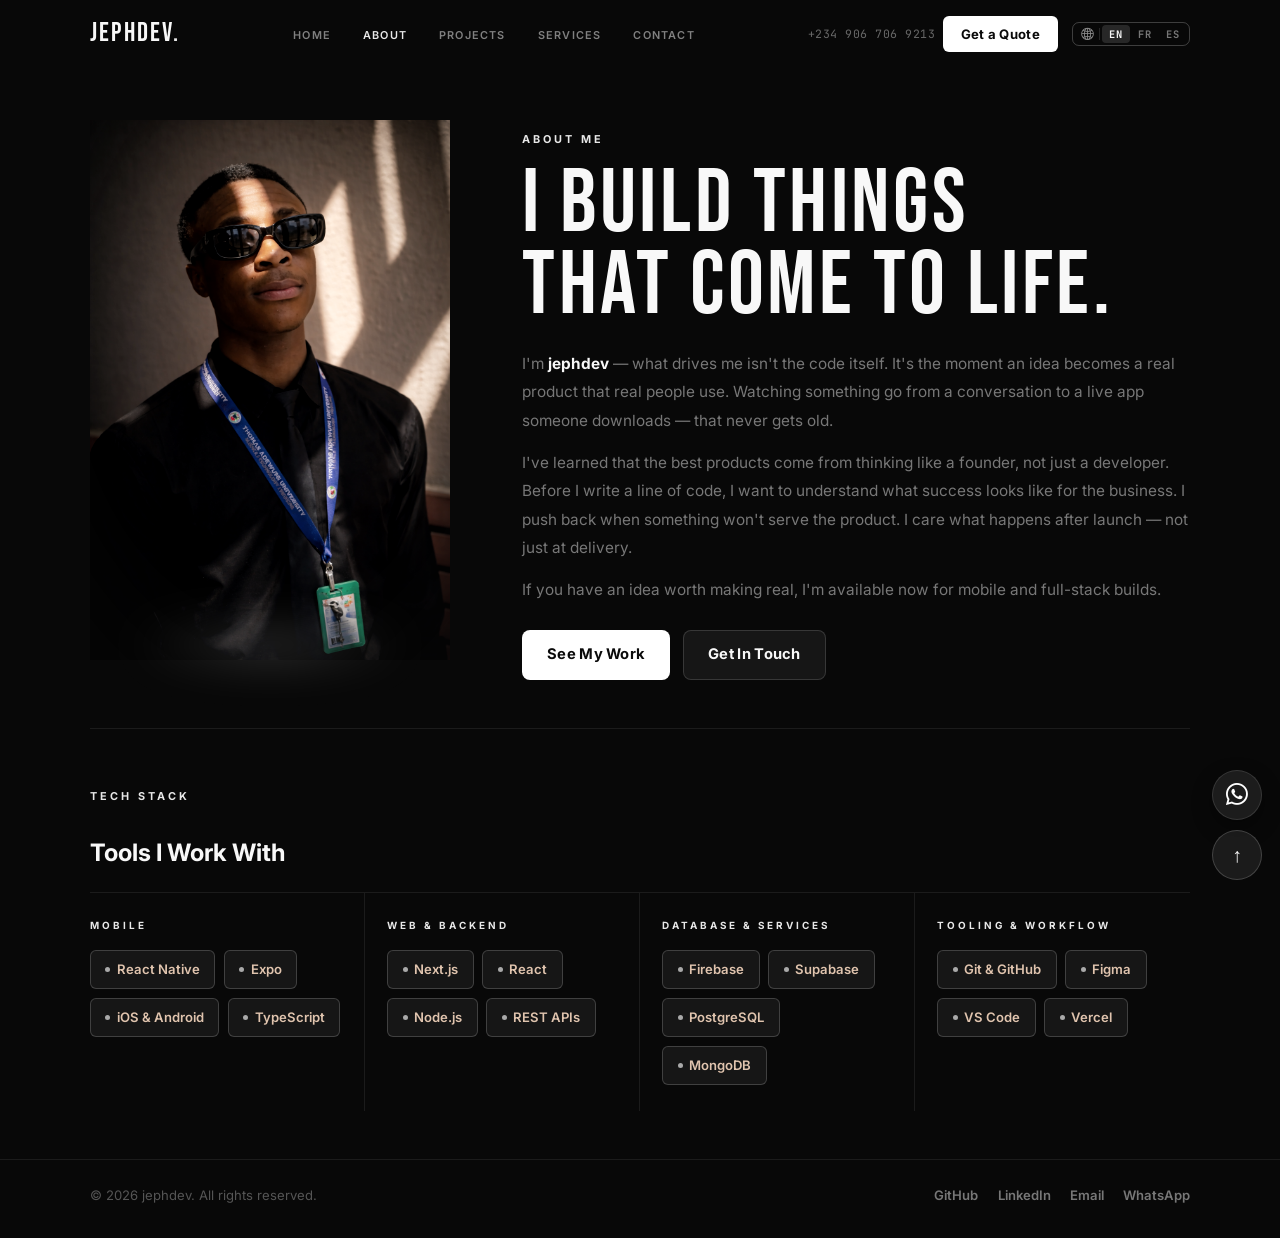
==== about.html @ 348a122e "Initial portfolio release — jephdev - Hero with cinematic DEV• blur reveal animation - Jeloga case s" ====
<!DOCTYPE html>
<html lang="en">
<head>
  <meta charset="UTF-8" />
  <meta name="viewport" content="width=device-width, initial-scale=1.0" />
  <title>About | jephdev</title>
  <link rel="icon" type="image/png" href="favicon.png" />
  <link rel="shortcut icon" href="favicon.png" />
  <meta name="description" content="About jephdev — Mobile & Full-Stack developer specializing in React Native and Next.js." />
  <meta property="og:title" content="About | jephdev" />
  <meta property="og:description" content="Mobile & Full-Stack developer. React Native, Next.js, Node.js — building products that ship." />
  <meta property="og:image" content="profile.png" />
  <meta property="og:type" content="website" />
  <meta name="twitter:card" content="summary_large_image" />
  <link rel="stylesheet" href="styles.css" />
</head>
<body>

  <div class="nav-overlay" id="navOverlay" role="dialog" aria-modal="true" aria-label="Navigation">
    <div class="nav-overlay-inner">
      <ul class="nav-overlay-links">
        <li><a href="index.html"><span class="nav-num">01</span><span data-i18n="nav.home">Home</span></a></li>
        <li><a href="about.html" class="current"><span class="nav-num">02</span><span data-i18n="nav.about">About</span></a></li>
        <li><a href="projects.html"><span class="nav-num">03</span><span data-i18n="nav.projects">Projects</span></a></li>
        <li><a href="services.html"><span class="nav-num">04</span><span data-i18n="nav.services">Services</span></a></li>
        <li><a href="contact.html"><span class="nav-num">05</span><span data-i18n="nav.contact">Contact</span></a></li>
      </ul>
      <div class="nav-overlay-socials">
        <a href="https://github.com/jephcoded" target="_blank" rel="noopener noreferrer">GitHub</a>
        <a href="https://linkedin.com/in/jephdev" target="_blank" rel="noopener noreferrer">LinkedIn</a>
        <a href="mailto:jephcoding@gmail.com">Email</a>
        <a href="https://wa.me/2349067069213" target="_blank" rel="noopener noreferrer">WhatsApp</a>
      </div>
    </div>
  </div>

  <header class="header" id="siteHeader">
    <nav class="nav container">
      <a href="index.html" class="logo">jephdev<span>.</span></a>
      <ul class="nav-links-inline">
        <li><a href="index.html" data-i18n="nav.home">Home</a></li>
        <li><a href="about.html" class="current" data-i18n="nav.about">About</a></li>
        <li><a href="projects.html" data-i18n="nav.projects">Projects</a></li>
        <li><a href="services.html" data-i18n="nav.services">Services</a></li>
        <li><a href="contact.html" data-i18n="nav.contact">Contact</a></li>
      </ul>
      <div class="nav-right">
        <a href="tel:+2349067069213" class="nav-phone">+234 906 706 9213</a>
        <a href="contact.html" class="nav-cta-btn" data-i18n="nav.cta">Get a Quote</a>
        <a href="https://github.com/jephcoded" class="nav-icon-btn" target="_blank" rel="noopener noreferrer" aria-label="GitHub"><i class="bi bi-github"></i></a>
        <a href="https://wa.me/2349067069213" class="nav-icon-btn whatsapp-btn" target="_blank" rel="noopener noreferrer" aria-label="WhatsApp"><i class="bi bi-whatsapp"></i></a>
        <button class="menu-btn" id="menuBtn" aria-label="Open menu" aria-expanded="false" aria-controls="navOverlay">
          <span class="bar"></span><span class="bar"></span><span class="bar"></span>
        </button>
        <div class="lang-switcher">
          <button class="lang-btn active" data-lang="en">EN</button>
          <button class="lang-btn" data-lang="fr">FR</button>
          <button class="lang-btn" data-lang="es">ES</button>
        </div>
      </div>
    </nav>
  </header>

  <main class="page-main">

    <section class="about-hero container">
      <div class="about-layout">

        <div class="about-photo-wrap">
          <img src="profile.png" alt="jephdev — Mobile & Full-Stack Developer" class="about-photo" />
          <div class="about-photo-glow"></div>
        </div>

        <div class="about-copy">
          <p class="section-eyebrow" data-i18n="about.eyebrow">About Me</p>
          <h1 data-i18n="about.title">I Build Things<br>That Come to Life.</h1>
          <p class="bio" data-i18n="about.bio1">
            I'm <strong>jephdev</strong> — what drives me isn't the code itself.
            It's the moment an idea becomes a real product that real people use.
            Watching something go from a conversation to a live app someone downloads — that never gets old.
          </p>
          <p class="bio" data-i18n="about.bio2">
            I've learned that the best products come from thinking like a founder, not just a developer.
            Before I write a line of code, I want to understand what success looks like for the business.
            I push back when something won't serve the product. I care what happens after launch — not just at delivery.
          </p>
          <p class="bio" data-i18n="about.bio3">
            If you have an idea worth making real, I'm available now for mobile and full-stack builds.
          </p>
          <div class="about-actions">
            <a href="projects.html" class="btn" data-i18n="about.btn1">See My Work</a>
            <a href="contact.html" class="btn btn-ghost" data-i18n="about.btn2">Get In Touch</a>
          </div>
        </div>

      </div>
    </section>

    <section class="stack-section container">
      <p class="section-eyebrow" data-i18n="stack.eyebrow">Tech Stack</p>
      <h2 data-i18n="stack.title">Tools I Work With</h2>

      <div class="stack-groups">

        <div class="stack-group">
          <p class="stack-group-title" data-i18n="stack.mobile">Mobile</p>
          <div class="tech-grid">
            <span class="tech-grid-chip"><span class="tech-chip-dot"></span>React Native</span>
            <span class="tech-grid-chip"><span class="tech-chip-dot"></span>Expo</span>
            <span class="tech-grid-chip"><span class="tech-chip-dot"></span>iOS &amp; Android</span>
            <span class="tech-grid-chip"><span class="tech-chip-dot"></span>TypeScript</span>
          </div>
        </div>

        <div class="stack-group">
          <p class="stack-group-title" data-i18n="stack.web">Web &amp; Backend</p>
          <div class="tech-grid">
            <span class="tech-grid-chip"><span class="tech-chip-dot"></span>Next.js</span>
            <span class="tech-grid-chip"><span class="tech-chip-dot"></span>React</span>
            <span class="tech-grid-chip"><span class="tech-chip-dot"></span>Node.js</span>
            <span class="tech-grid-chip"><span class="tech-chip-dot"></span>REST APIs</span>
          </div>
        </div>

        <div class="stack-group">
          <p class="stack-group-title" data-i18n="stack.db">Database &amp; Services</p>
          <div class="tech-grid">
            <span class="tech-grid-chip"><span class="tech-chip-dot"></span>Firebase</span>
            <span class="tech-grid-chip"><span class="tech-chip-dot"></span>Supabase</span>
            <span class="tech-grid-chip"><span class="tech-chip-dot"></span>PostgreSQL</span>
            <span class="tech-grid-chip"><span class="tech-chip-dot"></span>MongoDB</span>
          </div>
        </div>

        <div class="stack-group">
          <p class="stack-group-title" data-i18n="stack.tools">Tooling &amp; Workflow</p>
          <div class="tech-grid">
            <span class="tech-grid-chip"><span class="tech-chip-dot"></span>Git &amp; GitHub</span>
            <span class="tech-grid-chip"><span class="tech-chip-dot"></span>Figma</span>
            <span class="tech-grid-chip"><span class="tech-chip-dot"></span>VS Code</span>
            <span class="tech-grid-chip"><span class="tech-chip-dot"></span>Vercel</span>
          </div>
        </div>

      </div>
    </section>

  </main>

  <footer class="footer">
    <div class="container footer-content">
      <p>© <span id="year"></span> jephdev. <span data-i18n="footer.rights">All rights reserved.</span></p>
      <div class="socials">
        <a href="https://github.com/jephcoded" target="_blank" rel="noopener noreferrer">GitHub</a>
        <a href="https://linkedin.com/in/jephdev" target="_blank" rel="noopener noreferrer">LinkedIn</a>
        <a href="mailto:jephcoding@gmail.com">Email</a>
        <a href="https://wa.me/2349067069213" target="_blank" rel="noopener noreferrer">WhatsApp</a>
      </div>
    </div>
  </footer>

  <script src="script.js"></script>
</body>
</html>
---- styles.css ----
﻿/* =====================================================
   jephdev portfolio — styles.css
   Colors: black · orange · white
   ===================================================== */

@import url('https://fonts.googleapis.com/css2?family=Bebas+Neue&family=Inter:wght@400;500;600;700;800&family=JetBrains+Mono:wght@400;600;700&display=swap');
@import url('https://cdn.jsdelivr.net/npm/bootstrap-icons@1.11.3/font/bootstrap-icons.min.css');

:root {
  --bg:            #080808;
  --bg-2:          #111111;
  --text:          #f8f8f8;
  --muted:         #777;
  --muted-2:       #555;
  --accent:        #e8e8e8;
  --accent-rgb:    232, 232, 232;
  --accent-dim:    rgba(255, 255, 255, 0.06);
  --accent-border: rgba(255, 255, 255, 0.22);
  --accent-2:      #ffffff;
  --border:        rgba(255, 255, 255, 0.08);
  --border-2:      rgba(255, 255, 255, 0.05);

  --font-display: "Bebas Neue", sans-serif;
  --font-body:    "Inter", sans-serif;
  --font-code:    "JetBrains Mono", monospace;
  --font-mono:    "JetBrains Mono", monospace;
}

/* =====================
   RESET & BASE
   ===================== */

*, *::before, *::after { box-sizing: border-box; }

html { scroll-behavior: smooth; }

body {
  margin: 0;
  font-family: var(--font-body);
  background: var(--bg);
  color: var(--text);
  line-height: 1.6;
  overflow-x: hidden;
  -webkit-font-smoothing: antialiased;
}

/* =====================
   KEYFRAMES
   ===================== */

@keyframes blink {
  0%, 100% { opacity: 1; }
  50%       { opacity: 0; }
}

@keyframes fadeUp {
  from { opacity: 0; transform: translateY(20px); }
  to   { opacity: 1; transform: translateY(0); }
}

@keyframes fadeIn {
  from { opacity: 0; }
  to   { opacity: 1; }
}

@keyframes marquee {
  from { transform: translateX(0); }
  to   { transform: translateX(-50%); }
}

@keyframes glowPulse {
  0%, 100% { box-shadow: 0 0 0 rgba(255, 255, 255, 0); }
  50%       { box-shadow: 0 0 24px rgba(255, 255, 255, 0.3); }
}

@keyframes scrollLine {
  0%   { transform: scaleY(0); transform-origin: top; }
  50%  { transform: scaleY(1); transform-origin: top; }
  51%  { transform: scaleY(1); transform-origin: bottom; }
  100% { transform: scaleY(0); transform-origin: bottom; }
}

@keyframes overlayIn {
  from { opacity: 0; transform: scale(1.02); }
  to   { opacity: 1; transform: scale(1); }
}

/* =====================
   REVEAL ON SCROLL
   ===================== */

.reveal {
  opacity: 0;
  transform: translateY(18px);
  transition: opacity 1s ease, transform 1s ease;
}

.reveal-left  { transform: translateX(-22px); }
.reveal-right { transform: translateX(22px); }
.reveal-up    { transform: translateY(18px); }

.reveal.in {
  opacity: 1;
  transform: translate(0, 0);
}

/* =====================
   TOP BANNER
   ===================== */

.top-banner {
  height: 0;
  display: none; /* hidden on home — shown on inner pages */
  align-items: center;
  justify-content: center;
  gap: 0.65rem;
  border-bottom: 1px solid rgba(255, 255, 255, 0.15);
  color: #f0ddc8;
  background: rgba(255, 255, 255, 0.07);
  font-size: 0.78rem;
  font-weight: 600;
  letter-spacing: 0.3px;
  text-align: center;
  padding: 0 0.75rem;
}

.top-banner.show {
  height: 36px;
  display: flex;
  animation: fadeUp 0.4s ease;
}

.top-banner p { margin: 0; }

.top-banner button {
  background: transparent;
  border: none;
  color: #f0ddc8;
  font-size: 1.1rem;
  line-height: 1;
  cursor: pointer;
  opacity: 0.6;
  transition: opacity 0.2s;
}

.top-banner button:hover { opacity: 1; }

/* =====================
   LAYOUT
   ===================== */

.container {
  width: min(1100px, 92%);
  margin: 0 auto;
}

/* =====================
   HEADER / NAV
   ===================== */

.header {
  position: fixed;
  top: 0;
  left: 0;
  right: 0;
  z-index: 200;
  padding: 0;
  background: #080808;
  border-bottom: 1px solid transparent;
  transition: border-color 0.3s ease;
}

.header.scrolled {
  border-bottom-color: rgba(255, 255, 255, 0.1);
}

.nav {
  display: flex;
  justify-content: space-between;
  align-items: center;
  height: 68px;
}

/* Logo */
.logo {
  color: var(--text);
  text-decoration: none;
  font-family: var(--font-display);
  font-size: 1.7rem;
  letter-spacing: 0.08em;
  text-transform: uppercase;
  line-height: 1;
  z-index: 600;
  position: relative;
}

.logo span { color: var(--accent); }

/* Nav right: icons + hamburger */
.nav-right {
  display: flex;
  align-items: center;
  gap: 0.5rem;
  z-index: 600;
  position: relative;
}

/* Small orange icon buttons */
.nav-icon-btn {
  width: 34px;
  height: 34px;
  display: inline-flex;
  align-items: center;
  justify-content: center;
  border-radius: 8px;
  color: var(--accent);
  border: 1px solid var(--accent-border);
  background: var(--accent-dim);
  text-decoration: none;
  transition: background 0.2s ease, border-color 0.2s ease, transform 0.2s ease;
  flex-shrink: 0;
}

.nav-icon-btn:hover {
  background: rgba(255, 255, 255, 0.18);
  border-color: rgba(255, 255, 255, 0.6);
  transform: translateY(-1px);
}

.nav-icon-btn i {
  font-size: 15px;
  line-height: 1;
}

.nav-icon-btn svg {
  width: 15px;
  height: 15px;
  display: block;
}

/* Hamburger — boxed bold design */
.menu-btn {
  display: flex;
  flex-direction: column;
  justify-content: center;
  gap: 5px;
  width: 44px;
  height: 44px;
  cursor: pointer;
  background: transparent;
  border: 1.5px solid rgba(255, 255, 255, 0.22);
  border-radius: 4px;
  padding: 10px;
  flex-shrink: 0;
  position: relative;
  transition: border-color 0.25s ease, background 0.25s ease;
}

.menu-btn:hover {
  border-color: rgba(255,255,255,0.55);
  background: rgba(255,255,255,0.04);
}

.menu-btn.open {
  border-color: rgba(255,255,255,0.1);
  background: transparent;
}

.bar {
  display: block;
  width: 100%;
  height: 1.5px;
  background: var(--text);
  border-radius: 0;
  transition: transform 0.45s cubic-bezier(0.76, 0, 0.24, 1),
              opacity 0.2s ease,
              width 0.3s ease;
  transform-origin: center;
}

.bar:nth-child(3) { width: 65%; }

.menu-btn:hover .bar:nth-child(3) { width: 100%; }

.menu-btn.open .bar:nth-child(1) { transform: translateY(6.5px) rotate(45deg); }
.menu-btn.open .bar:nth-child(2) { opacity: 0; width: 0; }
.menu-btn.open .bar:nth-child(3) { transform: translateY(-6.5px) rotate(-45deg); width: 100%; }

/* ── Full-Screen Nav Overlay ── */
.nav-overlay {
  position: fixed;
  top: 0; left: 0; right: 0; bottom: 0;
  z-index: 9999;
  background: #050505;
  display: none;
  align-items: center;
  justify-content: center;
  overflow: hidden;
}

.nav-overlay.open {
  display: flex;
  animation: navOverlayIn 0.28s ease both;
}

@keyframes navOverlayIn {
  from { opacity: 0; }
  to   { opacity: 1; }
}

.nav-overlay::before {
  content: 'MENU';
  position: absolute;
  right: -0.05em;
  top: 50%;
  transform: translateY(-50%) rotate(90deg);
  font-family: var(--font-display);
  font-size: clamp(4rem, 8vw, 7rem);
  color: rgba(255,255,255,0.04);
  letter-spacing: 0.15em;
  pointer-events: none;
  user-select: none;
}

.nav-overlay::after {
  content: '';
  position: absolute;
  top: 0; left: 0;
  height: 1px;
  width: 0%;
  background: rgba(255,255,255,0.12);
  transition: width 0.5s ease 0.15s;
}

.nav-overlay.open::after {
  width: 100%;
}

.nav-overlay-inner {
  text-align: left;
  padding: 0 clamp(2rem, 8vw, 6rem);
  width: 100%;
  max-width: 900px;
}

.nav-overlay-links {
  list-style: none;
  padding: 0;
  margin: 0 0 3rem;
  display: flex;
  flex-direction: column;
  align-items: flex-start;
  gap: 0;
}

.nav-overlay-links li {
  overflow: hidden;
}

.nav-overlay-links a {
  font-family: var(--font-display);
  font-size: clamp(3.8rem, 10vw, 9rem);
  color: var(--text);
  text-decoration: none;
  text-transform: uppercase;
  letter-spacing: 0.02em;
  line-height: 1;
  display: flex;
  align-items: center;
  gap: 1.5rem;
  padding: 0.12em 0;
  transform: translateY(115%);
  transition: transform 0.65s cubic-bezier(0.22, 1, 0.36, 1), color 0.2s ease;
}

.nav-overlay-links a .nav-num {
  font-family: var(--font-mono);
  font-size: 0.62rem;
  color: var(--muted);
  letter-spacing: 2px;
  font-weight: 600;
  margin-top: 0.3em;
  align-self: flex-start;
}

.nav-overlay-links a:hover { color: rgba(255,255,255,0.5); }

.nav-overlay-links a.current { color: rgba(255,255,255,0.35); }
.nav-overlay-links a.current:hover { color: rgba(255,255,255,0.55); }

/* Stagger items open */
.nav-overlay.open .nav-overlay-links li:nth-child(1) a { transform: translateY(0); transition-delay: 0.18s; }
.nav-overlay.open .nav-overlay-links li:nth-child(2) a { transform: translateY(0); transition-delay: 0.25s; }
.nav-overlay.open .nav-overlay-links li:nth-child(3) a { transform: translateY(0); transition-delay: 0.32s; }
.nav-overlay.open .nav-overlay-links li:nth-child(4) a { transform: translateY(0); transition-delay: 0.39s; }
.nav-overlay.open .nav-overlay-links li:nth-child(5) a { transform: translateY(0); transition-delay: 0.46s; }

/* Reset on close */
.nav-overlay:not(.open) .nav-overlay-links a { transition-delay: 0s !important; }

.nav-overlay-socials {
  display: flex;
  gap: 2rem;
  justify-content: flex-start;
  opacity: 0;
  transform: translateY(12px);
  transition: opacity 0.45s ease 0.6s, transform 0.45s ease 0.6s;
}

.nav-overlay.open .nav-overlay-socials {
  opacity: 1;
  transform: translateY(0);
}

.nav-overlay:not(.open) .nav-overlay-socials {
  transition-delay: 0s;
}

.nav-overlay-socials a {
  color: var(--muted);
  text-decoration: none;
  font-size: 0.78rem;
  font-weight: 600;
  letter-spacing: 1.5px;
  text-transform: uppercase;
  transition: color 0.2s ease;
}

.nav-overlay-socials a:hover { color: var(--text); }

/* ── Nav inline links (desktop) ── */
.nav-links-inline {
  display: none; /* shown via media query below */
  list-style: none;
  gap: 2rem;
  padding: 0;
  margin: 0;
}

.nav-links-inline a {
  font-size: 0.68rem;
  font-weight: 600;
  letter-spacing: 1.2px;
  text-transform: uppercase;
  color: rgba(248, 248, 248, 0.5);
  text-decoration: none;
  transition: color 0.2s ease;
}

.nav-links-inline a:hover  { color: var(--text); }
.nav-links-inline a.current { color: var(--accent); }

/* ── Nav phone number ── */
.nav-phone {
  display: none; /* shown via media query below */
  font-family: 'JetBrains Mono', monospace;
  font-size: 0.72rem;
  color: rgba(248, 248, 248, 0.4);
  text-decoration: none;
  letter-spacing: 0.5px;
  white-space: nowrap;
  transition: color 0.2s ease;
}
.nav-phone:hover { color: var(--accent); }

.nav-cta-btn {
  display: none;
  padding: 0.45rem 1.1rem;
  border-radius: 6px;
  background: #ffffff;
  color: #0a0a0a;
  font-size: 0.82rem;
  font-weight: 700;
  letter-spacing: 0.3px;
  text-decoration: none;
  white-space: nowrap;
  transition: background 0.2s ease, transform 0.15s ease;
}
.nav-cta-btn:hover { background: #e0e0e0; transform: translateY(-1px); }

@media (min-width: 840px) {
  .nav-links-inline { display: flex; }
  .nav-phone        { display: block; }
  .nav-cta-btn      { display: inline-flex; align-items: center; }
  .menu-btn         { display: none; }
  .nav-icon-btn     { display: none; }
}

/* =====================
   HERO — JASON MARTIN LAYOUT
   ===================== */

.hero-full {
  position: relative;
  min-height: 100vh;
  display: flex;
  align-items: center;
  justify-content: flex-start;
  overflow: hidden;
  background: var(--bg);
}

/* Top/bottom cinematic bars */
.hero-full::before {
  content: "";
  position: absolute;
  inset: 0;
  background: linear-gradient(to bottom, rgba(0,0,0,0.72) 0%, rgba(0,0,0,0.05) 38%, rgba(0,0,0,0.05) 62%, rgba(0,0,0,0.82) 100%);
  z-index: 1;
  pointer-events: none;
}

/* Radial edge vignette — cinematic dark surround */
.hero-full::after {
  content: "";
  position: absolute;
  inset: 0;
  display: block;
  background: radial-gradient(ellipse at 50% 50%, transparent 28%, rgba(0,0,0,0.5) 62%, rgba(0,0,0,0.92) 100%);
  pointer-events: none;
  z-index: 1;
}

/* ── Main content block ── */
.hero-content {
  position: relative;
  z-index: 2;
  text-align: left;
  padding: 0 0 0 clamp(7rem, 13vw, 12rem);
  max-width: 60%;
  width: 100%;
}

/* ── Left social strip ── */
.hero-social-bar {
  position: absolute;
  left: 0;
  top: 0;
  bottom: 0;
  width: 56px;
  display: flex;
  flex-direction: column;
  align-items: center;
  justify-content: center;
  gap: 1.4rem;
  z-index: 3;
}

.hero-social-bar a {
  color: rgba(248, 248, 248, 0.55);
  font-size: 1.1rem;
  line-height: 1;
  display: flex;
  transition: color 0.2s ease, transform 0.2s ease;
}
.hero-social-bar a:hover { color: #ffffff; transform: translateY(-3px); }

.hero-social-line {
  width: 1px;
  height: 70px;
  background: linear-gradient(to bottom, transparent, rgba(255,255,255,0.15), transparent);
  flex-shrink: 0;
}

/* ── Right photo panel ── */
.hero-photo-panel {
  position: absolute;
  right: 0;
  top: 0;
  bottom: 0;
  width: 44%;
  z-index: 1;
  overflow: hidden;
}

/* Gradient that blends photo into dark background */
.hero-photo-panel::before {
  content: '';
  position: absolute;
  inset: 0;
  background: linear-gradient(
    to right,
    #080808 0%,
    rgba(8,8,8,0.6) 35%,
    rgba(8,8,8,0.08) 100%
  );
  z-index: 2;
}

.hero-photo-img {
  width: 100%;
  height: 100%;
  object-fit: cover;
  object-position: center top;
  filter: brightness(1.2) contrast(1.04);
}

/* ── Availability tag ── */
.hero-avail-tag {
  display: inline-flex;
  align-items: center;
  gap: 0.35rem;
  padding: 0.28rem 0.75rem;
  border-radius: 999px;
  border: 1px solid rgba(255, 255, 255, 0.15);
  background: rgba(255, 255, 255, 0.04);
  color: rgba(255, 255, 255, 0.55);
  font-size: 0.65rem;
  font-weight: 600;
  letter-spacing: 0.4px;
  margin-bottom: 0.8rem;
  opacity: 0;
  animation: fadeUp 0.6s ease 0.1s both;
}

.hero-badge-dot {
  width: 5px;
  height: 5px;
  border-radius: 50%;
  background: var(--accent);
  animation: glowPulse 1.8s ease-in-out infinite;
}

/* ── Hero entrance keyframes ── */
@keyframes jephReveal {
  from { opacity: 0; letter-spacing: 28px; transform: translateY(-6px); }
  to   { opacity: 0.45; letter-spacing: 14px; transform: translateY(0); }
}
@keyframes devReveal {
  from { opacity: 0; filter: blur(18px); transform: scale(1.07); }
  to   { opacity: 1; filter: blur(0);    transform: scale(1); }
}
@keyframes dotPop {
  0%   { transform: scale(0); opacity: 0; }
  70%  { transform: scale(1.25); opacity: 1; }
  100% { transform: scale(1); opacity: 1; }
}
@keyframes lineGrow  { from { width: 0; opacity: 0; } to { width: 3rem; opacity: 1; } }
@keyframes fadeUp    { from { opacity: 0; transform: translateY(14px);  } to { opacity: 1;    transform: none; } }

.hero-name-block {
  display: flex;
  flex-direction: column;
  line-height: 0.88;
  margin: 0 0 0.6rem;
}

.hero-name-block::after {
  content: '';
  display: block;
  height: 1px;
  width: 0;
  background: rgba(255,255,255,0.2);
  margin-top: 1rem;
  animation: lineGrow 0.9s cubic-bezier(0.22,1,0.36,1) 0.7s forwards;
}

.hero-name-top {
  font-family: 'Bebas Neue', sans-serif;
  font-size: clamp(2rem, 4.5vw, 4rem);
  color: var(--text);
  letter-spacing: 14px;
  display: block;
  opacity: 0;
  margin-bottom: -0.1em;
  animation: jephReveal 0.75s cubic-bezier(0.22, 1, 0.36, 1) 0.2s both;
}

.hero-name-big {
  font-family: 'Bebas Neue', sans-serif;
  font-size: clamp(5rem, 16vw, 14rem);
  color: var(--text);
  letter-spacing: 2px;
  display: block;
  line-height: 0.83;
  opacity: 0;
  animation: devReveal 1s cubic-bezier(0.16, 1, 0.3, 1) 0.55s both;
}

.hero-name-big .name-dot {
  display: inline-block;
  width: 0.16em;
  height: 0.16em;
  background: #ffffff;
  border-radius: 50%;
  vertical-align: middle;
  margin-left: 0.04em;
  margin-bottom: 0.12em;
  box-shadow: 0 0 16px rgba(255,255,255,0.25);
  animation: dotPop 0.5s cubic-bezier(0.34, 1.56, 0.64, 1) 1.35s both;
}

/* ── Tagline (left-aligned) ── */
.hero-tagline {
  font-size: clamp(0.9rem, 1.8vw, 1.15rem);
  font-weight: 600;
  color: rgba(255, 255, 255, 0.88);
  letter-spacing: 4px;
  text-transform: uppercase;
  margin: 0.8rem 0 2rem;
  text-align: left;
  opacity: 0;
  animation: fadeUp 0.7s ease 0.5s both;
}
.hero-tagline.visible { opacity: 1; transform: none; }

.hero-tagline::after {
  content: '|';
  display: inline-block;
  margin-left: 3px;
  opacity: 0;
  animation: none;
}
.hero-tagline.visible::after {
  animation: blink 1.1s step-end 0.9s infinite;
  opacity: 1;
}

/* ── CTAs ── */
.hero-actions {
  display: flex;
  gap: 0.9rem;
  justify-content: flex-start;
  flex-wrap: wrap;
  opacity: 0;
  animation: fadeUp 0.7s ease 0.65s both;
}
.hero-actions.visible { opacity: 1; transform: none; }

/* ── Trust strip ── */
.hero-trust {
  display: flex;
  align-items: center;
  justify-content: flex-start;
  flex-wrap: wrap;
  gap: 0.4rem;
  margin-top: 1.4rem;
  font-size: 0.7rem;
  color: var(--muted);
  letter-spacing: 0.3px;
}
.hero-trust-sep { opacity: 0.3; }

/* ── Mobile: stack + hide photo/social ── */
@media (max-width: 840px) {
  .hero-full { justify-content: center; }
  .hero-content {
    text-align: center;
    padding: 0 1.5rem;
    max-width: 100%;
  }
  /* Photo becomes full-bleed background on mobile */
  .hero-photo-panel {
    display: block;
    width: 100%;
    position: absolute;
    inset: 0;
  }
  .hero-photo-panel::before {
    background: linear-gradient(
      to bottom,
      rgba(8,8,8,0.55) 0%,
      rgba(8,8,8,0.35) 50%,
      rgba(8,8,8,0.7) 100%
    );
  }
  .hero-photo-img { object-position: center 15%; }
  .hero-social-bar  { display: none; }
  .hero-tagline { text-align: center; }
  .hero-actions { justify-content: center; }
  .hero-trust   { justify-content: center; }
  .hero-name-top { letter-spacing: 8px; }
}

/* ── Scroll hint ── */
.hero-scroll {
  position: absolute;
  bottom: 2rem;
  left: 50%;
  transform: translateX(-50%);
  z-index: 3;
  display: flex;
  flex-direction: column;
  align-items: center;
  gap: 0.5rem;
  opacity: 0;
  animation: fadeUp 0.6s ease 0.85s both;
}
.hero-scroll.visible { opacity: 1; }

.hero-scroll span {
  font-size: 0.62rem;
  font-weight: 700;
  letter-spacing: 3px;
  text-transform: uppercase;
  color: rgba(255,255,255,0.25);
}

/* ── Availability badge (kept for other uses) ── */
.hero-badge {
  display: inline-flex;
  align-items: center;
  gap: 0.45rem;
  padding: 0.42rem 1rem;
  border-radius: 999px;
  border: 1px solid rgba(255, 255, 255, 0.3);
  background: rgba(255, 255, 255, 0.08);
  color: rgba(255,255,255,0.7);
  font-size: 0.8rem;
  font-weight: 600;
  letter-spacing: 0.5px;
}

/* (old display-name, cursor, tagline, actions, scroll blocks removed — now defined above) */

.scroll-line {
  width: 1px;
  height: 40px;
  background: rgba(255, 255, 255, 0.3);
  overflow: hidden;
  border-radius: 999px;
}

.scroll-line::after {
  content: "";
  display: block;
  width: 100%;
  height: 100%;
  background: var(--accent);
  animation: scrollLine 1.8s ease-in-out infinite;
}

/* =====================
   BUTTONS
   ===================== */

.btn {
  display: inline-block;
  padding: 0.78rem 1.5rem;
  border-radius: 8px;
  border: 1px solid rgba(255, 255, 255, 0.14);
  background: #ffffff;
  color: #0a0a0a;
  text-decoration: none;
  font-family: var(--font-body);
  font-weight: 700;
  font-size: 0.92rem;
  letter-spacing: 0.3px;
  cursor: pointer;
  transition: transform 0.2s ease, box-shadow 0.25s ease, background 0.2s ease;
}

.btn:hover {
  transform: translateY(-2px);
  box-shadow: 0 12px 30px rgba(255, 255, 255, 0.2);
  background: #f0f0f0;
}

.btn-sm {
  padding: 0.48rem 0.85rem;
  font-size: 0.84rem;
  background: var(--accent-dim);
  color: var(--text);
  border-color: var(--accent-border);
}

.btn-sm:hover {
  background: rgba(255, 255, 255, 0.18);
  border-color: rgba(255, 255, 255, 0.6);
  box-shadow: none;
}

.btn-ghost {
  background: rgba(255, 255, 255, 0.06);
  border-color: rgba(255, 255, 255, 0.14);
  color: var(--text);
}

.btn-ghost:hover {
  background: rgba(255, 255, 255, 0.1);
  box-shadow: 0 12px 30px rgba(0, 0, 0, 0.25);
}

.btn-orange {
  background: #ffffff;
  border-color: #ffffff;
  color: #080808;
}

.btn-orange:hover {
  background: #e0e0e0;
  box-shadow: 0 12px 30px rgba(255, 255, 255, 0.18);
}

/* =====================
   STATS ROW
   ===================== */

.stats-section {
  padding: 3.5rem 0;
  border-top: 1px solid var(--border);
  border-bottom: 1px solid var(--border);
}

.stats-row {
  display: flex;
  gap: 0;
  flex-wrap: wrap;
}

.stat-item {
  flex: 1;
  min-width: 120px;
  display: flex;
  flex-direction: column;
  align-items: center;
  gap: 0.15rem;
  padding: 0.5rem 1rem;
  border-right: 1px solid var(--border);
}

.stat-item:last-child { border-right: none; }

.stat-number-wrap {
  display: flex;
  align-items: baseline;
  gap: 1px;
  line-height: 1;
}

.stat-number {
  font-family: var(--font-display);
  font-size: clamp(2.8rem, 6vw, 4.5rem);
  font-weight: 400;
  color: var(--text);
  line-height: 1;
}

.stat-suffix {
  font-family: var(--font-display);
  font-size: clamp(1.8rem, 3.5vw, 2.8rem);
  color: var(--accent);
  line-height: 1;
}

.stat-label {
  font-size: 0.72rem;
  color: var(--muted);
  font-weight: 500;
  letter-spacing: 1.5px;
  text-transform: uppercase;
  text-align: center;
}

/* =====================
   TECH MARQUEE
   ===================== */

.tech-section {
  padding: 2rem 0;
  border-bottom: 1px solid var(--border);
}

.tech-label {
  text-align: center;
  font-size: 0.65rem;
  font-weight: 700;
  letter-spacing: 3.5px;
  color: var(--muted-2);
  margin: 0 0 1.2rem;
  text-transform: uppercase;
}

.tech-marquee {
  overflow: hidden;
  -webkit-mask-image: linear-gradient(to right, transparent, black 12%, black 88%, transparent);
  mask-image: linear-gradient(to right, transparent, black 12%, black 88%, transparent);
}

.tech-track {
  display: flex;
  gap: 0.65rem;
  width: max-content;
  animation: marquee 30s linear infinite;
}

.tech-track:hover { animation-play-state: paused; }

.tech-chip {
  display: inline-flex;
  align-items: center;
  gap: 0.5rem;
  padding: 0.5rem 1rem;
  background: rgba(255, 255, 255, 0.05);
  border: 1px solid rgba(255, 255, 255, 0.16);
  border-radius: 999px;
  font-size: 0.82rem;
  font-weight: 600;
  color: #e0c4ae;
  white-space: nowrap;
  cursor: default;
  transition: background 0.2s ease, border-color 0.2s ease, transform 0.2s ease;
}

.tech-chip:hover {
  background: rgba(255, 255, 255, 0.12);
  border-color: rgba(255, 255, 255, 0.38);
  transform: translateY(-2px);
}

.tech-chip--ai {
  border-color: rgba(255, 255, 255, 0.35);
  background: rgba(255, 255, 255, 0.08);
  color: var(--text);
  box-shadow: 0 0 10px rgba(255, 255, 255, 0.06);
}

.tech-chip--ai .tech-chip-dot {
  background: #ffffff;
  box-shadow: 0 0 4px rgba(255,255,255,0.5);
}

.tech-chip-dot {
  width: 5px;
  height: 5px;
  border-radius: 50%;
  background: var(--accent);
  opacity: 0.7;
  flex-shrink: 0;
}

/* =====================
   SECTION STYLES
   ===================== */

.section { padding: 3rem 0; }

.section-eyebrow {
  display: inline-block;
  font-size: 0.68rem;
  font-weight: 700;
  letter-spacing: 3px;
  text-transform: uppercase;
  color: var(--accent);
  margin-bottom: 0.5rem;
}

.section-head {
  display: flex;
  justify-content: space-between;
  align-items: center;
  gap: 0.8rem;
  margin-bottom: 0.8rem;
}

.section h2 {
  font-family: var(--font-display);
  font-size: clamp(2rem, 5vw, 3.5rem);
  font-weight: 400;
  text-transform: uppercase;
  letter-spacing: 0.04em;
  margin: 0.3rem 0 0.8rem;
  line-height: 1;
}

.section p {
  color: var(--muted);
  line-height: 1.85;
}

/* =====================
   PAGE HERO (inner pages)
   ===================== */

.page-main {
  min-height: 70vh;
  padding-top: 5rem; /* account for fixed nav */
}

.page-hero {
  padding: 3rem 0 1.8rem;
  border-bottom: 1px solid var(--border);
  margin-bottom: 0;
}

.page-hero h1 {
  font-family: var(--font-display);
  font-size: clamp(2.5rem, 7vw, 5.5rem);
  font-weight: 400;
  text-transform: uppercase;
  letter-spacing: 0.04em;
  line-height: 0.95;
  margin: 0.4rem 0 0.8rem;
}

.page-hero p {
  color: var(--muted);
  max-width: 620px;
  font-size: 0.96rem;
}

/* =====================
   GRADIENT TEXT
   ===================== */

.gradient-text {
  background: linear-gradient(135deg, #ffffff 20%, var(--accent) 80%);
  -webkit-background-clip: text;
  -webkit-text-fill-color: transparent;
  background-clip: text;
}

/* =====================
   GRID & CARDS
   ===================== */

.grid { display: grid; gap: 1px; }

.cards-3 { grid-template-columns: repeat(3, minmax(0, 1fr)); }
.cards-2 { grid-template-columns: repeat(2, minmax(0, 1fr)); }

/* Border-based card (editorial style) */
.card {
  background: transparent;
  border: 1px solid var(--border);
  border-radius: 0;
  padding: 1.6rem;
  transition: background 0.25s ease, border-color 0.25s ease;
}

.card:hover {
  background: rgba(255, 255, 255, 0.03);
  border-color: rgba(255, 255, 255, 0.22);
}

.card h3 {
  font-family: var(--font-display);
  font-size: 1.5rem;
  font-weight: 400;
  text-transform: uppercase;
  letter-spacing: 0.04em;
  margin: 0 0 0.6rem;
}

.card p {
  color: var(--muted);
  font-size: 0.9rem;
  line-height: 1.8;
  margin: 0;
}

/* Cards with radius (for some sections) */
.card-rounded {
  border-radius: 12px;
  background: rgba(255, 255, 255, 0.04);
}

/* =====================
   SERVICE ICON
   ===================== */

.service-icon {
  font-size: 1.8rem;
  display: block;
  margin-bottom: 0.65rem;
  line-height: 1;
}

/* =====================
   TECH GRID (about page)
   ===================== */

.tech-grid {
  display: flex;
  flex-wrap: wrap;
  gap: 0.55rem;
  margin-top: 0.9rem;
}

.tech-grid-chip {
  display: inline-flex;
  align-items: center;
  gap: 0.4rem;
  padding: 0.5rem 0.9rem;
  background: rgba(255, 255, 255, 0.06);
  border: 1px solid rgba(255, 255, 255, 0.18);
  border-radius: 6px;
  font-size: 0.82rem;
  font-weight: 600;
  color: #e0c4ae;
  transition: background 0.2s ease, border-color 0.2s ease;
}

.tech-grid-chip:hover {
  background: rgba(255, 255, 255, 0.12);
  border-color: rgba(255, 255, 255, 0.38);
}

/* =====================
   TAGS & BADGES
   ===================== */

.tag {
  display: inline-block;
  font-size: 0.7rem;
  font-weight: 700;
  color: var(--accent);
  background: rgba(255, 255, 255, 0.1);
  border: 1px solid rgba(255, 255, 255, 0.25);
  border-radius: 4px;
  padding: 0.22rem 0.55rem;
  margin-bottom: 0.7rem;
  text-transform: uppercase;
  letter-spacing: 1px;
}

.availability {
  display: inline-flex;
  align-items: center;
  gap: 0.45rem;
  margin: 0;
  width: fit-content;
  padding: 0.4rem 0.9rem;
  border-radius: 999px;
  border: 1px solid rgba(255, 255, 255, 0.25);
  background: rgba(255, 255, 255, 0.08);
  color: rgba(255,255,255,0.7);
  font-weight: 600;
  font-size: 0.82rem;
  animation: glowPulse 2.8s ease-in-out infinite;
}

.text-link {
  color: var(--accent);
  text-decoration: none;
  font-weight: 600;
  transition: opacity 0.2s ease;
}

.text-link:hover { opacity: 0.7; }

/* =====================
   STACK TAGS
   ===================== */

.stack-tags {
  display: flex;
  flex-wrap: wrap;
  gap: 0.45rem;
  margin-top: 0.6rem;
}

.stack-tags span {
  border: 1px solid rgba(255, 255, 255, 0.18);
  background: rgba(255, 255, 255, 0.06);
  border-radius: 4px;
  padding: 0.32rem 0.6rem;
  font-size: 0.78rem;
  color: #e0c4ae;
  font-weight: 600;
}

/* =====================
   PROJECT ELEMENTS
   ===================== */

.project {
  position: relative;
  overflow: hidden;
  transition: border-color 0.2s ease;
}

.project:hover {
  border-color: rgba(255, 255, 255, 0.4);
}

.featured-project {
  padding: 1.4rem;
  border: 1px solid var(--border);
  margin-bottom: 1px;
  position: relative;
  overflow: hidden;
}

.featured-project::before {
  content: "";
  position: absolute;
  top: 0;
  left: 0;
  right: 0;
  height: 2px;
  background: linear-gradient(90deg, transparent, var(--accent), transparent);
  opacity: 0.7;
}

.showcase-feature { margin-bottom: 0; }

.showcase-layout {
  display: grid;
  grid-template-columns: 1fr minmax(280px, 1.1fr);
  gap: 2rem;
  align-items: center;
}

.showcase-copy h2 {
  font-family: var(--font-display);
  font-size: clamp(2rem, 4vw, 3.5rem);
  font-weight: 400;
  text-transform: uppercase;
  letter-spacing: 0.04em;
  margin: 0.4rem 0 0.7rem;
  line-height: 1;
}

.showcase-media {
  border-radius: 10px;
  overflow: hidden;
  border: 1px solid var(--border);
  background: #000;
}

.project-video {
  width: 100%;
  display: block;
  aspect-ratio: 16 / 9;
  background: #000;
}

.project-preview { overflow: hidden; }

.project-preview img {
  width: 100%;
  display: block;
  aspect-ratio: 16 / 10;
  object-fit: cover;
  border: 1px solid var(--border);
  transition: transform 0.3s ease;
  border-radius: 0;
  margin-bottom: 1rem;
}

.project-preview:hover img { transform: scale(1.03); }

.project-links {
  margin-top: 0.9rem;
  display: flex;
  gap: 1rem;
}

.project-links a {
  color: var(--text);
  text-decoration: none;
  font-weight: 600;
  font-size: 0.9rem;
  transition: color 0.2s ease;
}

.project-links a:hover { color: var(--accent); }

.project-cta { margin-top: 1rem; }

.project-grid { margin-top: 1px; }

/* =====================
   FAQ
   ===================== */

.faq-section { padding-top: 0.5rem; }
.faq-list { display: grid; gap: 1px; }

.faq-item {
  background: transparent;
  border: 1px solid var(--border);
  border-radius: 0;
  padding: 0 1.2rem;
  transition: background 0.2s ease, border-color 0.2s ease;
}

.faq-item[open] {
  background: rgba(255, 255, 255, 0.03);
  border-color: rgba(255, 255, 255, 0.2);
}

.faq-item summary {
  cursor: pointer;
  list-style: none;
  font-weight: 600;
  font-size: 0.95rem;
  padding: 1rem 0;
}

.faq-item summary::-webkit-details-marker { display: none; }

.faq-item summary::after {
  content: "+";
  float: right;
  color: var(--accent);
  font-size: 1.2rem;
  line-height: 1;
  font-weight: 300;
}

.faq-item[open] summary::after { content: "−"; }

.faq-item p {
  margin: 0 0 1rem;
  color: var(--muted);
  font-size: 0.9rem;
  line-height: 1.8;
}

/* =====================
   CONTACT FORM
   ===================== */

.contact-form {
  max-width: 100%;
  display: grid;
  gap: 1rem;
}

.contact-form label {
  display: grid;
  gap: 0.4rem;
  font-weight: 600;
  font-size: 0.88rem;
  text-transform: uppercase;
  letter-spacing: 0.8px;
  color: var(--muted);
}

input, textarea {
  width: 100%;
  background: rgba(255, 255, 255, 0.04);
  border: 1px solid var(--border);
  color: var(--text);
  border-radius: 0;
  padding: 0.85rem 1rem;
  font-family: var(--font-body);
  font-size: 0.95rem;
  transition: border-color 0.2s ease, box-shadow 0.2s ease;
}

input:focus, textarea:focus {
  outline: none;
  border-color: rgba(255, 255, 255, 0.5);
  box-shadow: 0 0 0 3px rgba(255, 255, 255, 0.08);
}

.form-note {
  margin: 0;
  color: #e0c4ae;
  font-size: 0.88rem;
}

.form-success {
  display: none;
  padding: 1rem 1.2rem;
  background: rgba(255, 255, 255, 0.08);
  border: 1px solid rgba(255, 255, 255, 0.25);
  border-radius: 0;
  color: rgba(255,255,255,0.7);
  font-weight: 600;
  font-size: 0.9rem;
}

/* =====================
   FOOTER
   ===================== */

.footer {
  border-top: 1px solid var(--border);
  padding: 1.6rem 0 2rem;
}

.footer-content {
  display: flex;
  justify-content: space-between;
  align-items: center;
  gap: 1rem;
  flex-wrap: wrap;
}

.footer-content p {
  margin: 0;
  color: var(--muted-2);
  font-size: 0.82rem;
}

.socials {
  display: flex;
  gap: 1.2rem;
}

.socials a {
  color: var(--muted);
  text-decoration: none;
  font-size: 0.82rem;
  font-weight: 600;
  transition: color 0.2s ease;
}

.socials a:hover { color: var(--accent); }

/* =====================
   FLOATING ACTIONS
   ===================== */

.floating-actions {
  position: fixed;
  right: 18px;
  bottom: 20px;
  z-index: 140;
  display: flex;
  flex-direction: column;
  gap: 10px;
}

.cursor-glow {
  position: fixed;
  top: 0; left: 0;
  width: 200px; height: 200px;
  border-radius: 50%;
  pointer-events: none;
  z-index: 90;
  opacity: 0;
  background: radial-gradient(circle, rgba(255, 255, 255, 0.08) 0%, transparent 65%);
  transform: translate(-50%, -50%);
  transition: opacity 0.2s ease;
}

.float-btn {
  width: 50px; height: 50px;
  border-radius: 50%;
  border: 1px solid rgba(255, 255, 255, 0.1);
  text-decoration: none;
  display: inline-flex;
  align-items: center;
  justify-content: center;
  font-size: 20px;
  cursor: pointer;
  transition: transform 0.2s ease, box-shadow 0.2s ease, opacity 0.2s ease;
}

.float-btn:hover { transform: translateY(-3px); }

.nav-icon-btn.whatsapp-btn {
  color: var(--accent);
  border-color: rgba(255, 255, 255, 0.5);
}

.nav-icon-btn.whatsapp-btn:hover {
  background: rgba(255, 255, 255, 0.22);
  border-color: var(--accent);
}

.float-btn.whatsapp {
  background: #1c1c1c;
  color: #fff;
  border: 1px solid rgba(255,255,255,0.12);
  box-shadow: 0 8px 20px rgba(0, 0, 0, 0.4);
}

.float-btn.scroll-top {
  background: rgba(255, 255, 255, 0.08);
  border-color: rgba(255, 255, 255, 0.18);
  color: var(--text);
  opacity: 0;
  pointer-events: none;
}

.float-btn.scroll-top.show {
  opacity: 1;
  pointer-events: auto;
}

/* =====================
   TYPED CURSOR (generic)
   ===================== */

.typed-cursor {
  display: inline-block;
  width: 2px;
  height: 0.9em;
  background: var(--accent);
  margin-left: 2px;
  vertical-align: text-bottom;
  border-radius: 1px;
  animation: blink 1s step-end infinite;
}

/* =====================
   REDUCED MOTION
   ===================== */

@media (prefers-reduced-motion: reduce) {
  *, *::before, *::after {
    animation: none !important;
    transition: none !important;
  }
  .reveal { opacity: 1; transform: none; }
  .hero-tagline, .hero-actions, .hero-scroll, .hero-avail-tag,
  .hero-name-top, .hero-name-big { opacity: 1; transform: none; }
  .hero-name-top { opacity: 0.45; }
}

/* =====================
   RESPONSIVE: 900px
   ===================== */

@media (max-width: 900px) {
  .showcase-layout { grid-template-columns: 1fr; }
  .cards-3 { grid-template-columns: repeat(2, 1fr); }

  .stats-row { flex-wrap: wrap; }
  .stat-item {
    flex: 1 1 calc(50% - 2px);
    border-bottom: 1px solid var(--border);
  }
  .stat-item:nth-child(2n) { border-right: none; }
  .stat-item:nth-last-child(-n+2) { border-bottom: none; }
}

/* =====================
   RESPONSIVE: 760px
   ===================== */

@media (max-width: 760px) {
  .nav-icon-btn { width: 30px; height: 30px; }
  .nav-icon-btn svg { width: 13px; height: 13px; }
  .nav-icon-btn i { font-size: 13px; }

  .hero-display-name { font-size: clamp(4.5rem, 20vw, 8rem); }

  .page-hero h1 { font-size: clamp(2.2rem, 11vw, 4rem); }

  .section h2 { font-size: clamp(1.8rem, 9vw, 3rem); }

  .cards-3, .cards-2 { grid-template-columns: 1fr; }

  .floating-actions { right: 12px; bottom: 14px; gap: 8px; }
  .float-btn { width: 44px; height: 44px; font-size: 18px; }

  .stats-row { flex-direction: column; }
  .stat-item {
    flex: auto;
    border-right: none;
    border-bottom: 1px solid var(--border);
    flex-direction: row;
    justify-content: space-between;
    align-items: center;
    padding: 1rem 0;
  }
  .stat-item:last-child { border-bottom: none; }
  .stat-label { text-align: right; }
}

@media (max-width: 480px) {
  .hero-display-name { font-size: clamp(3.8rem, 22vw, 6rem); }
  .nav-right { gap: 0.35rem; }
}

/* =====================
   EDITORIAL WORK LIST
   ===================== */

.work-list { display: grid; gap: 0; }

.work-item {
  display: grid;
  grid-template-columns: 3.5rem 1fr auto;
  align-items: center;
  gap: 1.5rem;
  padding: 1.6rem 0;
  border-bottom: 1px solid var(--border);
  text-decoration: none;
  color: var(--text);
  transition: padding-left 0.22s ease;
}

.work-item:first-child { border-top: 1px solid var(--border); }
.work-item:hover { padding-left: 0.6rem; }

.work-num {
  font-family: var(--font-display);
  font-size: 0.82rem;
  color: var(--muted-2);
  letter-spacing: 2px;
}

.work-info h3 {
  font-family: var(--font-display);
  font-size: clamp(1.8rem, 4vw, 3rem);
  font-weight: 400;
  text-transform: uppercase;
  letter-spacing: 0.04em;
  margin: 0 0 0.2rem;
  line-height: 1;
  transition: color 0.2s ease;
}

.work-item:hover .work-info h3 { color: var(--accent); }

.work-info p { color: var(--muted); font-size: 0.84rem; margin: 0; }

.work-arrow {
  font-size: 1.4rem;
  color: var(--muted-2);
  transition: color 0.2s ease, transform 0.22s ease;
  flex-shrink: 0;
}

.work-item:hover .work-arrow {
  color: var(--accent);
  transform: translate(3px, -3px);
}

/* =====================
   EDITORIAL SERVICE COLS
   ===================== */

.services-editorial {
  display: grid;
  grid-template-columns: repeat(3, 1fr);
  gap: 0;
  border-top: 1px solid var(--border);
  margin-top: 1.4rem;
}

.service-col {
  padding: 2rem 2rem 2rem 0;
  border-right: 1px solid var(--border);
}

.service-col:last-child { border-right: none; padding-right: 0; padding-left: 2rem; }
.service-col:nth-child(2) { padding-left: 2rem; }

.service-col-num {
  font-family: var(--font-display);
  font-size: 0.72rem;
  color: var(--accent);
  letter-spacing: 3px;
  display: block;
  margin-bottom: 0.9rem;
}

.service-col h3 {
  font-family: var(--font-display);
  font-size: clamp(1.6rem, 3vw, 2.4rem);
  font-weight: 400;
  text-transform: uppercase;
  letter-spacing: 0.04em;
  margin: 0 0 0.6rem;
  line-height: 1;
}

.service-col p { color: var(--muted); font-size: 0.88rem; line-height: 1.8; margin: 0; }

.service-col ul {
  margin: 0.8rem 0 0;
  padding: 0;
  list-style: none;
  display: flex;
  flex-direction: column;
  gap: 0.3rem;
}

.service-col ul li {
  color: var(--muted);
  font-size: 0.82rem;
  padding-left: 1rem;
  position: relative;
}

.service-col ul li::before {
  content: "→";
  position: absolute;
  left: 0;
  color: var(--accent);
  font-size: 0.75rem;
}

/* =====================
   ABOUT PAGE
   ===================== */

.about-hero {
  padding: 2.5rem 0 3rem;
  border-bottom: 1px solid var(--border);
}

.about-layout {
  display: grid;
  grid-template-columns: minmax(240px, 360px) 1fr;
  gap: 4.5rem;
  align-items: start;
}

.about-photo-wrap { position: relative; }

.about-photo {
  width: 100%;
  display: block;
  filter: grayscale(0.3) contrast(1.05) brightness(1.02);
  -webkit-mask-image:
    radial-gradient(ellipse 100% 95% at 50% 40%,
      rgba(0,0,0,1) 32%, rgba(0,0,0,0.95) 52%,
      rgba(0,0,0,0.55) 72%, rgba(0,0,0,0) 100%);
  mask-image:
    radial-gradient(ellipse 100% 95% at 50% 40%,
      rgba(0,0,0,1) 32%, rgba(0,0,0,0.95) 52%,
      rgba(0,0,0,0.55) 72%, rgba(0,0,0,0) 100%);
  -webkit-mask-repeat: no-repeat;
  mask-repeat: no-repeat;
}

.about-photo-glow {
  position: absolute;
  bottom: -10px;
  left: 50%;
  transform: translateX(-50%);
  width: 80%;
  height: 50px;
  background: radial-gradient(ellipse, rgba(255, 255, 255, 0.22) 0%, transparent 70%);
  filter: blur(22px);
  pointer-events: none;
}

.about-copy h1 {
  font-family: var(--font-display);
  font-size: clamp(3rem, 7vw, 6rem);
  font-weight: 400;
  text-transform: uppercase;
  letter-spacing: 0.04em;
  line-height: 0.92;
  margin: 0.4rem 0 1.4rem;
}

.about-copy .bio {
  color: var(--muted);
  font-size: 0.96rem;
  line-height: 1.85;
  margin: 0 0 0.85rem;
}

.about-copy .bio strong { color: var(--text); font-weight: 700; }

.about-actions {
  display: flex;
  gap: 0.8rem;
  flex-wrap: wrap;
  margin-top: 1.6rem;
}

/* =====================
   STACK SECTION
   ===================== */

.stack-section { padding: 3rem 0; }

.stack-groups {
  display: grid;
  grid-template-columns: repeat(4, 1fr);
  gap: 0;
  border-top: 1px solid var(--border);
  margin-top: 1.2rem;
}

.stack-group {
  padding: 1.6rem 1.4rem 1.6rem 0;
  border-right: 1px solid var(--border);
}

.stack-group:last-child { border-right: none; padding-right: 0; padding-left: 1.4rem; }
.stack-group:not(:first-child) { padding-left: 1.4rem; }

.stack-group-title {
  font-size: 0.62rem;
  font-weight: 700;
  letter-spacing: 3px;
  text-transform: uppercase;
  color: var(--accent);
  margin: 0 0 1rem;
  display: block;
}

/* =====================
   PROCESS LIST
   ===================== */

.process-list { display: grid; gap: 0; margin-top: 1.2rem; }

.process-item {
  display: grid;
  grid-template-columns: 5rem 1fr;
  gap: 1.5rem;
  padding: 1.8rem 0;
  border-bottom: 1px solid var(--border);
}

.process-item:first-child { border-top: 1px solid var(--border); }

.process-num {
  font-family: var(--font-display);
  font-size: 3.5rem;
  color: rgba(255, 255, 255, 0.3);
  line-height: 1;
}

.process-body h4 {
  font-family: var(--font-display);
  font-size: 1.7rem;
  font-weight: 400;
  text-transform: uppercase;
  letter-spacing: 0.04em;
  margin: 0 0 0.35rem;
  line-height: 1;
}

.process-body p { color: var(--muted); font-size: 0.88rem; margin: 0; line-height: 1.75; }

/* =====================
   CONTACT LAYOUT
   ===================== */

.contact-layout {
  display: grid;
  grid-template-columns: 1fr minmax(240px, 340px);
  gap: 4.5rem;
  padding: 3rem 0 4rem;
}

.contact-sidebar-title {
  font-size: 0.62rem;
  font-weight: 700;
  letter-spacing: 3px;
  text-transform: uppercase;
  color: var(--accent);
  margin: 0 0 0;
  display: block;
}

.quick-link {
  display: flex;
  align-items: center;
  gap: 1rem;
  padding: 1.1rem 0;
  border-bottom: 1px solid var(--border);
  text-decoration: none;
  color: var(--text);
  transition: color 0.2s ease, padding-left 0.2s ease;
}

.quick-link:first-of-type { border-top: 1px solid var(--border); margin-top: 0.8rem; }
.quick-link:hover { color: var(--accent); padding-left: 0.4rem; }

.quick-link-icon { font-size: 1.1rem; width: 2rem; flex-shrink: 0; }
.quick-link-text { flex: 1; }
.quick-link-text span { display: block; font-weight: 600; font-size: 0.9rem; }
.quick-link-label { color: var(--muted); font-size: 0.74rem; font-weight: 400; }

/* =====================
   WIP CARD
   ===================== */

.card-wip {
  display: flex;
  flex-direction: column;
  align-items: flex-start;
  justify-content: flex-end;
  min-height: 200px;
  border-style: dashed;
  border-color: rgba(255, 255, 255, 0.15);
  background: rgba(255, 255, 255, 0.02);
}

.card-wip h3 { font-family: var(--font-display); font-size: 1.4rem; text-transform: uppercase; }
.card-wip p { font-size: 0.84rem; }

.wip-badge {
  display: inline-flex;
  align-items: center;
  gap: 0.35rem;
  font-size: 0.65rem;
  font-weight: 700;
  color: var(--accent);
  background: rgba(255, 255, 255, 0.08);
  border: 1px solid rgba(255, 255, 255, 0.22);
  border-radius: 4px;
  padding: 0.2rem 0.5rem;
  text-transform: uppercase;
  letter-spacing: 1px;
  margin-bottom: 0.5rem;
}

/* =====================
   RESPONSIVE EXTRA
   ===================== */

@media (max-width: 900px) {
  .services-editorial { grid-template-columns: 1fr; }
  .service-col { padding: 1.5rem 0; border-right: none; border-bottom: 1px solid var(--border); }
  .service-col:last-child { border-bottom: none; padding-left: 0; }
  .service-col:nth-child(2) { padding-left: 0; }

  .about-layout { grid-template-columns: 1fr; gap: 2rem; text-align: center; }
  .about-photo-wrap { max-width: 220px; margin: 0 auto; }
  .about-actions { justify-content: center; }

  .stack-groups { grid-template-columns: 1fr 1fr; }
  .stack-group:nth-child(2) { border-right: none; }
  .stack-group:nth-child(3) {
    border-right: 1px solid var(--border);
    border-top: 1px solid var(--border);
    padding-left: 0;
  }
  .stack-group:nth-child(4) { border-top: 1px solid var(--border); }

  .contact-layout { grid-template-columns: 1fr; gap: 2.5rem; }
  .work-item { grid-template-columns: 2.5rem 1fr auto; gap: 1rem; }
}

@media (max-width: 760px) {
  .about-layout { text-align: center; }
  .about-photo-wrap {
    margin: 0 auto;
    max-width: 180px;
    order: -1; /* image always first on mobile */
  }
  .about-photo {
    aspect-ratio: 1 / 1;
    object-fit: cover;
    object-position: top center;
    border-radius: 50%;
  }
  .about-actions { justify-content: center; }

  .stack-groups { grid-template-columns: 1fr; }
  .stack-group { border-right: none; border-bottom: 1px solid var(--border); padding: 1.2rem 0; }
  .stack-group:not(:first-child) { padding-left: 0; }
  .stack-group:last-child { border-bottom: none; }

  .work-item { grid-template-columns: 1fr auto; gap: 0.8rem; }
  .work-num { display: none; }

  .process-item { grid-template-columns: 3rem 1fr; gap: 1rem; }
}

/* =====================
   WORK VISUAL LIST (home page — projects with thumbnails)
   ===================== */

.work-visual-list { display: grid; gap: 0; margin-top: 1rem; }

.work-visual-item {
  display: grid;
  grid-template-columns: 1fr auto;
  gap: 1.5rem;
  align-items: center;
  padding: 1.6rem 0;
  border-bottom: 1px solid var(--border);
  text-decoration: none;
  color: var(--text);
  transition: padding-left 0.3s ease;
  position: relative;
}

.work-visual-item:first-child { border-top: 1px solid var(--border); }

.work-visual-item::after {
  content: '';
  position: absolute;
  bottom: 0; left: 0;
  height: 1px;
  width: 0;
  background: var(--accent);
  transition: width 0.45s cubic-bezier(0.22, 1, 0.36, 1);
}
.work-visual-item:hover::after { width: 100%; }
.work-visual-item:hover { padding-left: 0.5rem; }

.work-visual-left {
  display: grid;
  grid-template-columns: 3.5rem 1fr;
  gap: 1rem;
  align-items: start;
}

.work-visual-item:hover .work-info h3 { color: var(--accent); }

.work-visual-right {
  position: relative;
  flex-shrink: 0;
}

.work-thumb {
  width: 140px;
  height: 90px;
  object-fit: cover;
  object-position: top center;
  border-radius: 8px;
  border: 1px solid var(--border);
  display: block;
  filter: grayscale(0.2);
  transition: transform 0.4s ease, filter 0.3s ease, border-color 0.3s ease;
}

.work-visual-item:hover .work-thumb {
  transform: scale(1.04);
  filter: grayscale(0);
  border-color: rgba(255, 255, 255, 0.4);
}

.work-arrow-badge {
  position: absolute;
  top: -8px;
  right: -8px;
  width: 28px;
  height: 28px;
  background: var(--accent);
  border-radius: 50%;
  display: flex;
  align-items: center;
  justify-content: center;
  font-size: 0.75rem;
  color: #fff;
  font-weight: 700;
  transform: scale(0);
  transition: transform 0.25s cubic-bezier(0.34, 1.56, 0.64, 1);
}

.work-visual-item:hover .work-arrow-badge { transform: scale(1); }

.work-thumb-placeholder {
  width: 140px;
  height: 90px;
  border-radius: 8px;
  border: 1px dashed rgba(255, 255, 255, 0.3);
  background: rgba(255, 255, 255, 0.04);
  display: flex;
  flex-direction: column;
  align-items: center;
  justify-content: center;
  gap: 0.3rem;
  color: var(--accent);
  transition: border-color 0.3s ease, background 0.3s ease;
}
.work-visual-item:hover .work-thumb-placeholder {
  border-color: rgba(255, 255, 255, 0.6);
  background: rgba(255, 255, 255, 0.08);
}

@media (max-width: 640px) {
  .work-visual-item {
    grid-template-columns: 1fr;
    grid-template-rows: auto auto;
    gap: 0.85rem;
  }
  /* Image comes first on mobile */
  .work-visual-right { order: -1; }
  .work-thumb { width: 100%; height: 160px; }
  .work-thumb-placeholder { width: 100%; height: 100px; }
  .work-arrow-badge { display: none; }
  /* Collapse number column so text uses full width */
  .work-visual-left { grid-template-columns: 1fr; gap: 0; }
  .work-visual-left .work-num { display: none; }
  .work-info h3 { font-size: clamp(1.5rem, 7vw, 2rem); }
  .work-info p { font-size: 0.9rem; line-height: 1.7; }
}

/* =====================================================================
   PREMIUM ANIMATIONS — added for elevated feel
   ===================================================================== */

/* ── New keyframes ── */

@keyframes pageEnter {
  from { opacity: 0; transform: translateY(14px); }
  to   { opacity: 1; transform: translateY(0); }
}

@keyframes floatY {
  0%, 100% { transform: translateY(0px); }
  50%       { transform: translateY(-7px); }
}

@keyframes playPulse {
  0%, 100% { box-shadow: 0 0 0 0 rgba(255, 255, 255, 0.55); }
  60%       { box-shadow: 0 0 0 14px rgba(255, 255, 255, 0); }
}

@keyframes gradientShift {
  0%   { background-position: 0% center; }
  100% { background-position: -250% center; }
}

@keyframes borderGlow {
  0%, 100% { border-color: rgba(255, 255, 255, 0.25); }
  50%       { border-color: rgba(255, 255, 255, 0.6); }
}

/* ── Page entrance ── */
.page-main {
  animation: pageEnter 0.55s cubic-bezier(0.22, 1, 0.36, 1) both;
}

/* ── Gradient text shimmer (white shimmer only) ── */
.gradient-text {
  background: linear-gradient(
    90deg,
    rgba(255,255,255,0.6) 0%,
    #ffffff 35%,
    rgba(255,255,255,0.4) 60%,
    #ffffff 85%,
    rgba(255,255,255,0.6) 100%
  );
  background-size: 250% auto;
  -webkit-background-clip: text;
  -webkit-text-fill-color: transparent;
  background-clip: text;
  animation: gradientShift 6s linear infinite;
}

/* ── Availability tag floats gently ── */
.hero-avail-tag {
  animation: floatY 4s ease-in-out infinite;
}

/* ── Scroll progress bar ── */
.scroll-progress {
  position: fixed;
  top: 0; left: 0;
  height: 2px;
  width: 0%;
  background: var(--accent);
  z-index: 10000;
  transition: width 0.08s linear;
  box-shadow: 0 0 8px rgba(255, 255, 255, 0.6);
}

/* ── Stagger reveal for grids ── */
.stagger-child {
  opacity: 0;
  transform: translateY(20px);
  transition: opacity 0.55s ease, transform 0.55s ease;
}

.stagger-child.in {
  opacity: 1;
  transform: translateY(0);
}

/* ── Magnetic button — smooth transition for transform ── */
.btn { transition: background 0.2s ease, color 0.2s ease, border-color 0.2s ease, transform 0.15s ease, box-shadow 0.2s ease; }

/* ── Work item orange underline sweep ── */
.work-item { position: relative; }
.work-item::after {
  content: '';
  position: absolute;
  bottom: 0; left: 0;
  width: 0;
  height: 1px;
  background: var(--accent);
  transition: width 0.45s cubic-bezier(0.22, 1, 0.36, 1);
}
.work-item:hover::after { width: 100%; }

/* ── Nav overlay links ── */
.nav-overlay-links a {
  transition: color 0.2s ease, letter-spacing 0.3s ease;
}
.nav-overlay-links a:hover {
  letter-spacing: 0.12em;
}

/* ═══════════════════════════════════════════════════
   PROJECT CARD — click-to-play design
   =================================================== */

.project-card-media {
  position: relative;
  overflow: hidden;
  height: 250px;
  background: #000;
  cursor: pointer;
}

.project-card-thumb {
  width: 100%;
  height: 100%;
  object-fit: cover;
  object-position: top center;
  display: block;
  transition: transform 0.55s cubic-bezier(0.22, 1, 0.36, 1), opacity 0.35s ease;
}

.project-card-media:hover .project-card-thumb {
  transform: scale(1.05);
}

.project-card-video {
  position: absolute;
  inset: 0;
  width: 100%;
  height: 100%;
  object-fit: cover;
  opacity: 0;
  pointer-events: none;
  transition: opacity 0.4s ease;
}

.project-card-video.is-playing {
  opacity: 1;
  pointer-events: auto;
}

/* play overlay */
.project-play-overlay {
  position: absolute;
  inset: 0;
  background: rgba(8, 8, 8, 0.48);
  display: flex;
  flex-direction: column;
  align-items: center;
  justify-content: center;
  gap: 0.65rem;
  border: none;
  cursor: pointer;
  opacity: 0;
  transition: opacity 0.3s ease, background 0.3s ease;
  backdrop-filter: blur(2px);
  -webkit-backdrop-filter: blur(2px);
}

.project-card-media:hover .project-play-overlay,
.project-play-overlay.always-show {
  opacity: 1;
}

.project-play-overlay.is-hidden {
  opacity: 0 !important;
  pointer-events: none;
}

.play-btn-circle {
  width: 62px;
  height: 62px;
  border-radius: 50%;
  background: var(--accent);
  display: flex;
  align-items: center;
  justify-content: center;
  color: #fff;
  font-size: 26px;
  transition: transform 0.25s ease;
  animation: playPulse 2.8s ease-in-out infinite;
}

.project-play-overlay:hover .play-btn-circle {
  transform: scale(1.08);
  animation: none;
  box-shadow: 0 0 0 14px rgba(255, 255, 255, 0);
}

.play-label {
  font-size: 0.67rem;
  font-weight: 700;
  letter-spacing: 3px;
  text-transform: uppercase;
  color: rgba(255, 255, 255, 0.8);
}

/* project card border glow on hover */
.project-card:hover {
  animation: borderGlow 2s ease-in-out infinite;
}

/* ── Testimonials ── */
.testimonials-grid {
  display: grid;
  grid-template-columns: repeat(3, 1fr);
  gap: 1.5rem;
  margin-top: 2rem;
}

.testimonial-card {
  background: rgba(255,255,255,0.03);
  border: 1px solid rgba(255,255,255,0.1);
  border-radius: 12px;
  padding: 1.8rem;
  display: flex;
  flex-direction: column;
  gap: 1.4rem;
  transition: border-color 0.3s ease;
}
.testimonial-card:hover { border-color: rgba(255,255,255,0.25); }

.testimonial-quote {
  font-size: 0.93rem;
  line-height: 1.75;
  color: rgba(255,255,255,0.75);
  font-style: italic;
  margin: 0;
  flex: 1;
}

.testimonial-author {
  display: flex;
  align-items: center;
  gap: 0.75rem;
}

.testimonial-dot {
  width: 36px;
  height: 36px;
  border-radius: 50%;
  background: rgba(255,255,255,0.08);
  border: 1px solid rgba(255,255,255,0.15);
  flex-shrink: 0;
}

.testimonial-name {
  display: block;
  font-weight: 700;
  font-size: 0.88rem;
  color: var(--text);
}

.testimonial-role {
  display: block;
  font-size: 0.78rem;
  color: var(--muted);
  margin-top: 0.1rem;
}

@media (max-width: 840px) {
  .testimonials-grid { grid-template-columns: 1fr; }
}

/* ── Jeloga featured video ── */
.jeloga-feature video {
  transition: opacity 0.3s ease;
}

@media (max-width: 860px) {
  .project-card-media { height: 200px; }
}

@media (max-width: 500px) {
  .project-card-media { height: 180px; }
  .play-btn-circle { width: 50px; height: 50px; font-size: 20px; }
}

/* ═══════════════════════════════════════════════════
   LANGUAGE SWITCHER
   =================================================== */
html { transition: opacity 0.22s ease; }
html.lang-fade { opacity: 0; }

.lang-switcher {
  display: flex;
  align-items: center;
  border: 1px solid rgba(255,255,255,0.22);
  border-radius: 7px;
  padding: 0.12rem 0.12rem 0.12rem 0.5rem;
  gap: 0.05rem;
  margin-left: 0.4rem;
  position: relative;
  transition: border-color 0.25s ease, box-shadow 0.25s ease;
}

.lang-globe {
  font-size: 0.78rem;
  color: rgba(255,255,255,0.55);
  padding-right: 0.35rem;
  border-right: 1px solid rgba(255,255,255,0.12);
  margin-right: 0.1rem;
  line-height: 1;
  display: flex;
  align-items: center;
}

.lang-btn {
  background: none;
  border: none;
  color: rgba(255,255,255,0.45);
  font-family: var(--font-mono);
  font-size: 0.65rem;
  font-weight: 700;
  letter-spacing: 0.07em;
  cursor: pointer;
  padding: 0.26rem 0.45rem;
  border-radius: 4px;
  line-height: 1;
  transition: color 0.15s ease, background 0.15s ease;
}
.lang-btn:hover { color: var(--text); }
.lang-btn.active { color: var(--text); background: rgba(255,255,255,0.13); }

/* First-visit pulse — draws the eye once, then never again */
@keyframes langNotice {
  0%   { box-shadow: 0 0 0 0 rgba(255,255,255,0);   border-color: rgba(255,255,255,0.22); }
  30%  { box-shadow: 0 0 0 5px rgba(255,255,255,0.1); border-color: rgba(255,255,255,0.55); }
  60%  { box-shadow: 0 0 0 3px rgba(255,255,255,0.06); border-color: rgba(255,255,255,0.4); }
  100% { box-shadow: 0 0 0 0 rgba(255,255,255,0);   border-color: rgba(255,255,255,0.22); }
}
.lang-switcher.lang-notice {
  animation: langNotice 1.1s ease 2;
}

/* First-visit tooltip */
.lang-tip {
  position: absolute;
  bottom: calc(100% + 10px);
  left: 50%;
  transform: translateX(-50%);
  background: rgba(255,255,255,0.96);
  color: #111;
  font-family: var(--font-mono);
  font-size: 0.62rem;
  font-weight: 700;
  letter-spacing: 0.08em;
  padding: 0.35rem 0.75rem;
  border-radius: 5px;
  white-space: nowrap;
  pointer-events: none;
  opacity: 0;
  animation: tipFade 3.2s ease 0.8s both;
}
.lang-tip::after {
  content: '';
  position: absolute;
  top: 100%;
  left: 50%;
  transform: translateX(-50%);
  border: 5px solid transparent;
  border-top-color: rgba(255,255,255,0.96);
}
@keyframes tipFade {
  0%   { opacity: 0; transform: translateX(-50%) translateY(4px); }
  15%  { opacity: 1; transform: translateX(-50%) translateY(0); }
  75%  { opacity: 1; }
  100% { opacity: 0; }
}

/* ═══════════════════════════════════════════════════
   HERO TECH TAGS (index — positioning row)
   =================================================== */
.hero-tech-tags {
  display: flex;
  flex-wrap: wrap;
  gap: 0.4rem;
  margin: -0.6rem 0 1.6rem;
}
.hero-tech-tags span {
  font-family: var(--font-mono);
  font-size: 0.67rem;
  color: var(--muted);
  border: 1px solid rgba(255,255,255,0.1);
  border-radius: 4px;
  padding: 0.18rem 0.5rem;
}

/* ═══════════════════════════════════════════════════
   JELOGA CASE STUDY PAGE
   =================================================== */
.case-hero-meta {
  display: flex;
  justify-content: space-between;
  align-items: center;
  flex-wrap: wrap;
  gap: 0.75rem;
  margin-bottom: 1.2rem;
}
.case-back-link {
  font-size: 0.8rem;
  color: var(--muted);
  text-decoration: none;
  transition: color 0.2s ease;
}
.case-back-link:hover { color: var(--text); }

.case-tagline {
  font-size: clamp(1rem, 2.2vw, 1.25rem);
  color: rgba(255,255,255,0.72);
  max-width: 680px;
  line-height: 1.65;
  margin: 0.9rem 0 1.6rem;
}
.case-badges {
  display: flex;
  flex-wrap: wrap;
  gap: 0.6rem;
}
.case-badge {
  font-family: var(--font-mono);
  font-size: 0.68rem;
  padding: 0.3rem 0.75rem;
  border: 1px solid rgba(255,255,255,0.14);
  border-radius: 100px;
  color: rgba(255,255,255,0.65);
}

.case-screenshot-wrap {
  margin: 1rem 0 3rem;
}
.case-screenshot {
  width: 100%;
  max-height: 500px;
  object-fit: cover;
  border-radius: 14px;
  border: 1px solid rgba(255,255,255,0.08);
  display: block;
}

.case-brief-grid {
  display: grid;
  grid-template-columns: 1fr 260px;
  gap: 3rem;
  margin-top: 2rem;
}
.case-brief-body p {
  color: rgba(255,255,255,0.72);
  line-height: 1.85;
  font-size: 1rem;
  margin-bottom: 1.1rem;
}
.case-info-card {
  border: 1px solid rgba(255,255,255,0.07);
  border-radius: 10px;
  overflow: hidden;
}
.case-info-row {
  padding: 0.85rem 1.1rem;
  border-bottom: 1px solid rgba(255,255,255,0.06);
  display: flex;
  flex-direction: column;
  gap: 0.15rem;
}
.case-info-row:last-child { border-bottom: none; }
.case-info-label {
  font-family: var(--font-mono);
  font-size: 0.6rem;
  text-transform: uppercase;
  letter-spacing: 0.1em;
  color: var(--muted);
}
.case-info-value {
  font-size: 0.88rem;
  font-weight: 600;
  color: var(--text);
}

.case-features-grid {
  display: grid;
  grid-template-columns: repeat(3, 1fr);
  gap: 1.2rem;
  margin-top: 2rem;
}
.case-feature {
  background: rgba(255,255,255,0.02);
  border: 1px solid rgba(255,255,255,0.07);
  border-radius: 10px;
  padding: 1.3rem;
}
.case-feature-icon { font-size: 1.3rem; display: block; margin-bottom: 0.6rem; }
.case-feature h4 { font-size: 0.9rem; font-weight: 700; margin-bottom: 0.35rem; color: var(--text); }
.case-feature p { font-size: 0.82rem; color: var(--muted); line-height: 1.65; }

.case-stack-wrap {
  display: flex;
  flex-wrap: wrap;
  gap: 0.55rem;
  margin-top: 1.5rem;
}
.case-stack-wrap span {
  font-family: var(--font-mono);
  font-size: 0.76rem;
  padding: 0.38rem 0.85rem;
  border: 1px solid rgba(255,255,255,0.14);
  border-radius: 6px;
  color: rgba(255,255,255,0.72);
}

.case-results-grid {
  display: grid;
  grid-template-columns: repeat(3, 1fr);
  gap: 1.2rem;
  margin-top: 2rem;
}
.case-result-card {
  background: rgba(255,255,255,0.03);
  border: 1px solid rgba(255,255,255,0.08);
  border-radius: 10px;
  padding: 1.6rem 1.4rem;
  text-align: center;
}
.case-result-num {
  font-family: var(--font-display);
  font-size: 3rem;
  line-height: 1;
  color: var(--text);
  display: block;
  margin-bottom: 0.4rem;
}
.case-result-label { font-size: 0.82rem; color: var(--muted); }

@media (max-width: 840px) {
  .case-brief-grid { grid-template-columns: 1fr; }
  .case-features-grid { grid-template-columns: 1fr 1fr; }
  .case-results-grid { grid-template-columns: 1fr; }
  .lang-switcher { display: none; } /* hide on mobile — takes too much space */
}
@media (max-width: 540px) {
  .case-features-grid { grid-template-columns: 1fr; }
}

/* ═══════════════════════════════════════════════════
   MOBILE NAV OVERLAY — LANGUAGE SWITCHER
   =================================================== */
.nav-overlay-lang {
  display: flex;
  gap: 0.55rem;
  margin-top: 2rem;
  padding-top: 1.4rem;
  border-top: 1px solid rgba(255,255,255,0.07);
  justify-content: center;
}
.nav-overlay-lang .lang-btn {
  font-size: 0.78rem;
  font-family: var(--font-mono);
  font-weight: 700;
  letter-spacing: 0.1em;
  padding: 0.5rem 1.3rem;
  border: 1px solid rgba(255,255,255,0.15);
  border-radius: 6px;
  background: none;
  color: var(--muted);
  cursor: pointer;
  transition: color 0.15s, background 0.15s, border-color 0.15s;
}
.nav-overlay-lang .lang-btn.active,
.nav-overlay-lang .lang-btn:hover {
  color: var(--text);
  background: rgba(255,255,255,0.12);
  border-color: rgba(255,255,255,0.4);
}

/* ═══════════════════════════════════════════════════
   TEXT KINETICS — scroll-triggered line animations
   =================================================== */
@keyframes tkUp {
  from { opacity: 0; transform: translateY(30px); }
  to   { opacity: 1; transform: translateY(0); }
}

.tk-item {
  opacity: 0;
  transform: translateY(30px);
  will-change: opacity, transform;
}
.tk-item.tk-in {
  animation: tkUp 0.72s cubic-bezier(0.22, 1, 0.36, 1) both;
}

@media (prefers-reduced-motion: reduce) {
  .tk-item { opacity: 1 !important; transform: none !important; animation: none !important; }
}
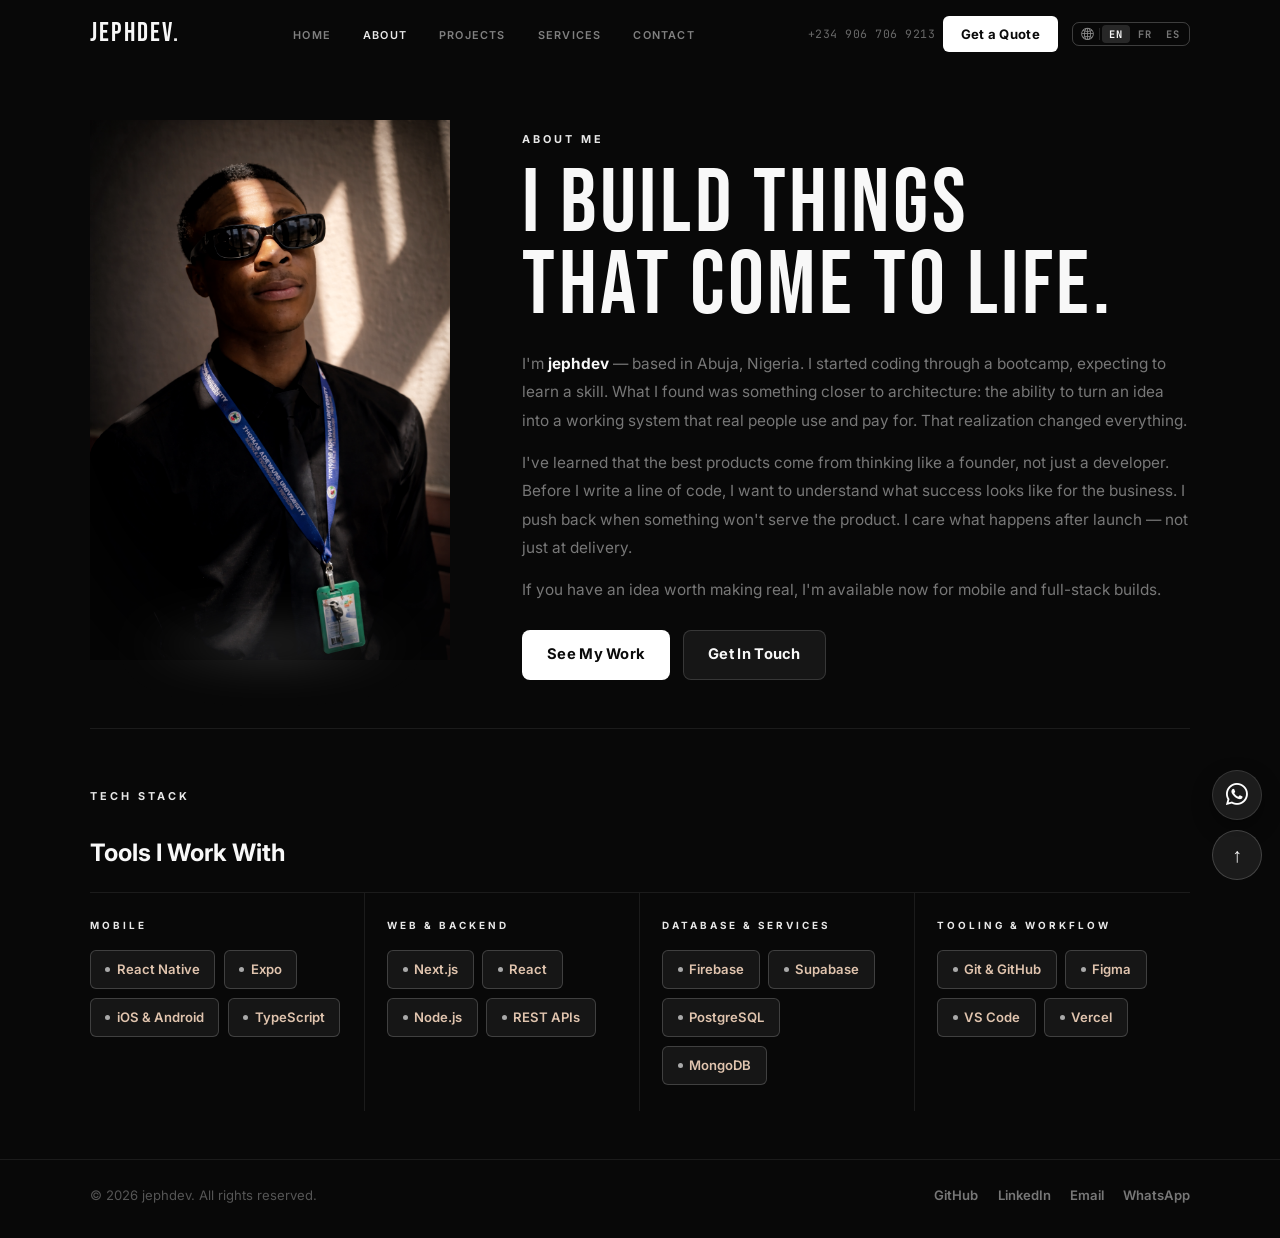
==== commit 056ca170: "Update about bio, remove demo projects, fix translations - About: add Abuja origin story + bootcamp " ====
--- a/about.html
+++ b/about.html
@@ -75,9 +75,9 @@
           <p class="section-eyebrow" data-i18n="about.eyebrow">About Me</p>
           <h1 data-i18n="about.title">I Build Things<br>That Come to Life.</h1>
           <p class="bio" data-i18n="about.bio1">
-            I'm <strong>jephdev</strong> — what drives me isn't the code itself.
-            It's the moment an idea becomes a real product that real people use.
-            Watching something go from a conversation to a live app someone downloads — that never gets old.
+            I'm <strong>jephdev</strong> — based in Abuja, Nigeria. I started coding through a bootcamp,
+            expecting to learn a skill. What I found was something closer to architecture: the ability to
+            turn an idea into a working system that real people use and pay for. That realization changed everything.
           </p>
           <p class="bio" data-i18n="about.bio2">
             I've learned that the best products come from thinking like a founder, not just a developer.
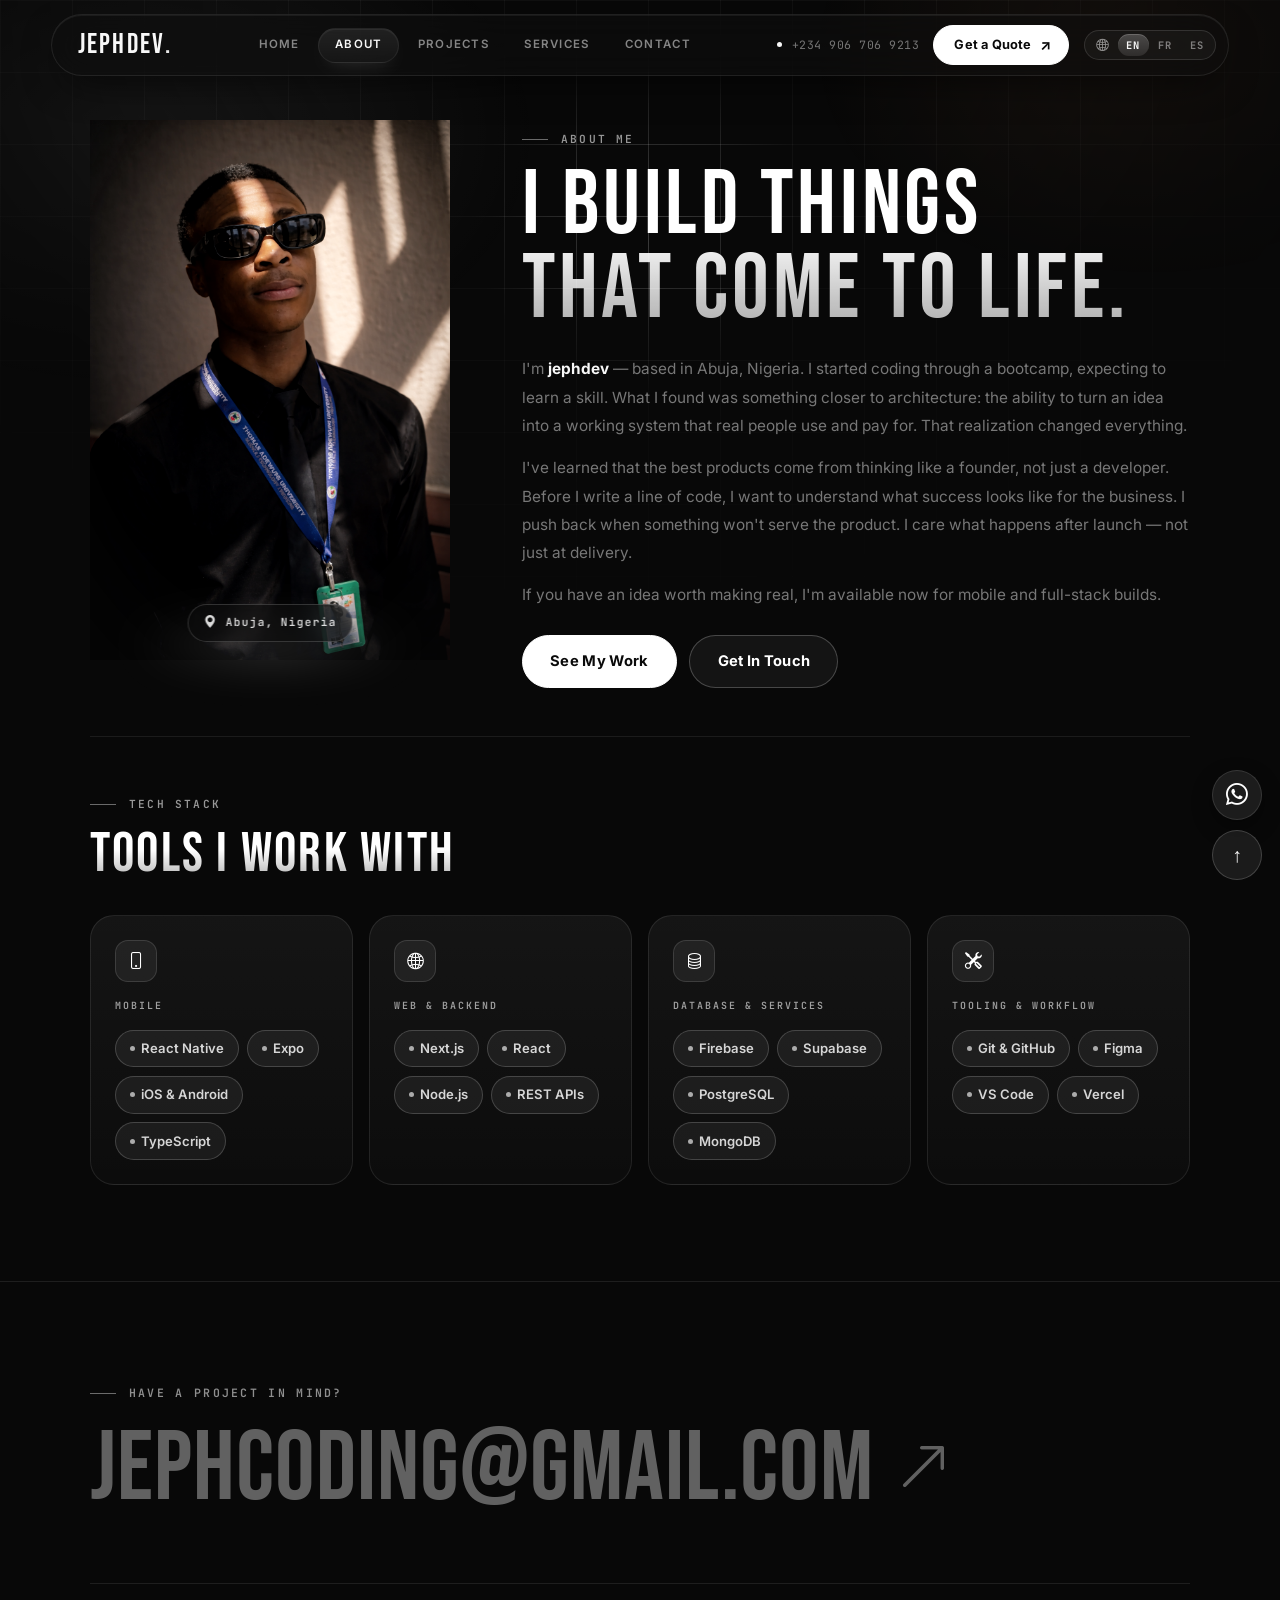
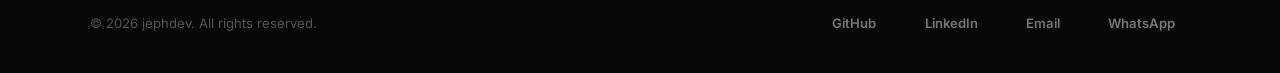
==== commit fb228bb0: "Redesign navbar, hero and site-wide polish; add Connect founder project; mobile app-style dock; docu" ====
--- a/about.html
+++ b/about.html
@@ -2,7 +2,8 @@
 <html lang="en">
 <head>
   <meta charset="UTF-8" />
-  <meta name="viewport" content="width=device-width, initial-scale=1.0" />
+  <meta name="viewport" content="width=device-width, initial-scale=1.0, viewport-fit=cover" />
+  <meta name="theme-color" content="#080808" />
   <title>About | jephdev</title>
   <link rel="icon" type="image/png" href="favicon.png" />
   <link rel="shortcut icon" href="favicon.png" />
@@ -27,7 +28,7 @@
       </ul>
       <div class="nav-overlay-socials">
         <a href="https://github.com/jephcoded" target="_blank" rel="noopener noreferrer">GitHub</a>
-        <a href="https://linkedin.com/in/jephdev" target="_blank" rel="noopener noreferrer">LinkedIn</a>
+        <a href="https://www.linkedin.com/in/jephcoding123" target="_blank" rel="noopener noreferrer">LinkedIn</a>
         <a href="mailto:jephcoding@gmail.com">Email</a>
         <a href="https://wa.me/2349067069213" target="_blank" rel="noopener noreferrer">WhatsApp</a>
       </div>
@@ -69,6 +70,7 @@
         <div class="about-photo-wrap">
           <img src="profile.png" alt="jephdev — Mobile & Full-Stack Developer" class="about-photo" />
           <div class="about-photo-glow"></div>
+          <span class="about-loc"><i class="bi bi-geo-alt-fill"></i>Abuja, Nigeria</span>
         </div>
 
         <div class="about-copy">
@@ -103,6 +105,7 @@
       <div class="stack-groups">
 
         <div class="stack-group">
+          <span class="stack-ico"><i class="bi bi-phone"></i></span>
           <p class="stack-group-title" data-i18n="stack.mobile">Mobile</p>
           <div class="tech-grid">
             <span class="tech-grid-chip"><span class="tech-chip-dot"></span>React Native</span>
@@ -113,6 +116,7 @@
         </div>
 
         <div class="stack-group">
+          <span class="stack-ico"><i class="bi bi-globe2"></i></span>
           <p class="stack-group-title" data-i18n="stack.web">Web &amp; Backend</p>
           <div class="tech-grid">
             <span class="tech-grid-chip"><span class="tech-chip-dot"></span>Next.js</span>
@@ -123,6 +127,7 @@
         </div>
 
         <div class="stack-group">
+          <span class="stack-ico"><i class="bi bi-database"></i></span>
           <p class="stack-group-title" data-i18n="stack.db">Database &amp; Services</p>
           <div class="tech-grid">
             <span class="tech-grid-chip"><span class="tech-chip-dot"></span>Firebase</span>
@@ -133,6 +138,7 @@
         </div>
 
         <div class="stack-group">
+          <span class="stack-ico"><i class="bi bi-tools"></i></span>
           <p class="stack-group-title" data-i18n="stack.tools">Tooling &amp; Workflow</p>
           <div class="tech-grid">
             <span class="tech-grid-chip"><span class="tech-chip-dot"></span>Git &amp; GitHub</span>
@@ -148,11 +154,15 @@
   </main>
 
   <footer class="footer">
+    <div class="container footer-hero">
+      <p class="footer-kicker" data-i18n="footer.kicker">Have a project in mind?</p>
+      <a href="mailto:jephcoding@gmail.com" class="footer-mail"><span>jephcoding@gmail.com</span><i class="bi bi-arrow-up-right"></i></a>
+    </div>
     <div class="container footer-content">
       <p>© <span id="year"></span> jephdev. <span data-i18n="footer.rights">All rights reserved.</span></p>
       <div class="socials">
         <a href="https://github.com/jephcoded" target="_blank" rel="noopener noreferrer">GitHub</a>
-        <a href="https://linkedin.com/in/jephdev" target="_blank" rel="noopener noreferrer">LinkedIn</a>
+        <a href="https://www.linkedin.com/in/jephcoding123" target="_blank" rel="noopener noreferrer">LinkedIn</a>
         <a href="mailto:jephcoding@gmail.com">Email</a>
         <a href="https://wa.me/2349067069213" target="_blank" rel="noopener noreferrer">WhatsApp</a>
       </div>
@@ -162,3 +172,4 @@
   <script src="script.js"></script>
 </body>
 </html>
+
--- a/styles.css
+++ b/styles.css
@@ -155,7 +155,7 @@
 }
 
 /* =====================
-   HEADER / NAV
+   HEADER / NAV — floating glass capsule
    ===================== */
 
 .header {
@@ -164,37 +164,151 @@
   left: 0;
   right: 0;
   z-index: 200;
-  padding: 0;
-  background: #080808;
-  border-bottom: 1px solid transparent;
-  transition: border-color 0.3s ease;
-}
-
-.header.scrolled {
-  border-bottom-color: rgba(255, 255, 255, 0.1);
-}
-
-.nav {
+  padding: 14px 0 0;
+  background: transparent;
+  pointer-events: none; /* only the capsule itself catches the mouse */
+  transition: padding 0.45s cubic-bezier(0.22, 1, 0.36, 1);
+}
+
+.header.scrolled { padding-top: 10px; }
+
+.header .nav {
+  --mx: 50%;
+  --my: 50%;
+  position: relative;
   display: flex;
   justify-content: space-between;
   align-items: center;
-  height: 68px;
-}
-
-/* Logo */
+  width: 92%;
+  max-width: 1180px;
+  height: 62px;
+  margin: 0 auto;
+  padding: 0 0.7rem 0 1.6rem;
+  border-radius: 999px;
+  background: rgba(14, 14, 14, 0.6);
+  border: 1px solid rgba(255, 255, 255, 0.09);
+  -webkit-backdrop-filter: blur(22px) saturate(160%);
+  backdrop-filter: blur(22px) saturate(160%);
+  box-shadow: 0 14px 40px -14px rgba(0, 0, 0, 0.75),
+              inset 0 1px 0 rgba(255, 255, 255, 0.06);
+  pointer-events: auto;
+  animation: navDrop 0.95s cubic-bezier(0.22, 1, 0.36, 1) both;
+  transition: max-width 0.65s cubic-bezier(0.22, 1, 0.36, 1),
+              height 0.45s cubic-bezier(0.22, 1, 0.36, 1),
+              background 0.35s ease,
+              box-shadow 0.35s ease;
+}
+
+/* Scrolled: the capsule pulls in and gets denser */
+.header.scrolled .nav {
+  max-width: 900px;
+  height: 56px;
+  background: rgba(10, 10, 10, 0.78);
+  box-shadow: 0 18px 44px -14px rgba(0, 0, 0, 0.85),
+              inset 0 1px 0 rgba(255, 255, 255, 0.07);
+}
+
+/* Cursor spotlight — a soft glow inside the capsule + light catching its rim */
+.header .nav::before,
+.header .nav::after {
+  content: '';
+  position: absolute;
+  inset: -1px;
+  border-radius: inherit;
+  pointer-events: none;
+  opacity: 0;
+  transition: opacity 0.4s ease;
+}
+
+.header .nav::before {
+  background: radial-gradient(280px circle at var(--mx) var(--my), rgba(255, 255, 255, 0.09), transparent 65%);
+}
+
+.header .nav::after {
+  padding: 1px;
+  background: radial-gradient(200px circle at var(--mx) var(--my), rgba(255, 255, 255, 0.6), transparent 70%);
+  -webkit-mask: linear-gradient(#000 0 0) content-box, linear-gradient(#000 0 0);
+  -webkit-mask-composite: xor;
+  mask: linear-gradient(#000 0 0) content-box, linear-gradient(#000 0 0);
+  mask-composite: exclude;
+}
+
+.header .nav:hover::before,
+.header .nav:hover::after { opacity: 1; }
+
+/* Entrance — capsule drops in, then its three groups settle one after another */
+@keyframes navDrop {
+  from { opacity: 0; transform: translateY(-34px) scale(0.94); }
+  to   { opacity: 1; transform: none; }
+}
+
+@keyframes navItemIn {
+  from { opacity: 0; transform: translateY(-8px); }
+  to   { opacity: 1; transform: none; }
+}
+
+.header .nav > .logo,
+.header .nav > .nav-links-inline,
+.header .nav > .nav-right {
+  animation: navItemIn 0.8s cubic-bezier(0.22, 1, 0.36, 1) both;
+}
+.header .nav > .logo             { animation-delay: 0.25s; }
+.header .nav > .nav-links-inline { animation-delay: 0.4s; }
+.header .nav > .nav-right        { animation-delay: 0.55s; }
+
+/* Logo — letters roll up into an outlined twin on hover (split by script.js) */
 .logo {
   color: var(--text);
   text-decoration: none;
   font-family: var(--font-display);
-  font-size: 1.7rem;
+  font-size: 1.75rem;
   letter-spacing: 0.08em;
   text-transform: uppercase;
   line-height: 1;
   z-index: 600;
   position: relative;
-}
-
-.logo span { color: var(--accent); }
+  display: inline-flex;
+  align-items: baseline;
+}
+
+.logo-word { display: inline-flex; }
+
+.lg {
+  position: relative;
+  display: inline-block;
+  overflow: hidden;
+  height: 1.06em;
+  line-height: 1.06;
+}
+
+.lg i {
+  display: block;
+  font-style: normal;
+  transition: transform 0.55s cubic-bezier(0.22, 1, 0.36, 1);
+  transition-delay: calc(var(--i, 0) * 32ms);
+}
+
+.lg i + i {
+  position: absolute;
+  left: 0;
+  top: 100%;
+  color: transparent;
+  -webkit-text-stroke: 1px var(--text);
+}
+
+.logo:hover .lg i { transform: translateY(-100%); }
+
+.logo-dot {
+  display: inline-block;
+  color: var(--accent);
+}
+
+.logo:hover .logo-dot { animation: dotHop 0.6s cubic-bezier(0.34, 1.56, 0.64, 1) 0.3s; }
+
+@keyframes dotHop {
+  0%, 100% { transform: none; }
+  40%      { transform: translateY(-0.28em) scale(1.25); }
+}
 
 /* Nav right: icons + hamburger */
 .nav-right {
@@ -205,26 +319,27 @@
   position: relative;
 }
 
-/* Small orange icon buttons */
+/* Round icon buttons (mobile) */
 .nav-icon-btn {
   width: 34px;
   height: 34px;
   display: inline-flex;
   align-items: center;
   justify-content: center;
-  border-radius: 8px;
+  border-radius: 50%;
   color: var(--accent);
-  border: 1px solid var(--accent-border);
-  background: var(--accent-dim);
+  border: 1px solid rgba(255, 255, 255, 0.14);
+  background: rgba(255, 255, 255, 0.05);
   text-decoration: none;
-  transition: background 0.2s ease, border-color 0.2s ease, transform 0.2s ease;
+  transition: background 0.25s ease, border-color 0.25s ease,
+              transform 0.4s cubic-bezier(0.34, 1.56, 0.64, 1);
   flex-shrink: 0;
 }
 
 .nav-icon-btn:hover {
-  background: rgba(255, 255, 255, 0.18);
-  border-color: rgba(255, 255, 255, 0.6);
-  transform: translateY(-1px);
+  background: rgba(255, 255, 255, 0.16);
+  border-color: rgba(255, 255, 255, 0.5);
+  transform: translateY(-2px) scale(1.08);
 }
 
 .nav-icon-btn i {
@@ -238,31 +353,33 @@
   display: block;
 }
 
-/* Hamburger — boxed bold design */
+/* Hamburger — round, sits inside the capsule */
 .menu-btn {
   display: flex;
   flex-direction: column;
   justify-content: center;
   gap: 5px;
-  width: 44px;
-  height: 44px;
+  width: 42px;
+  height: 42px;
   cursor: pointer;
-  background: transparent;
-  border: 1.5px solid rgba(255, 255, 255, 0.22);
-  border-radius: 4px;
-  padding: 10px;
+  background: rgba(255, 255, 255, 0.05);
+  border: 1px solid rgba(255, 255, 255, 0.14);
+  border-radius: 50%;
+  padding: 0 12px;
   flex-shrink: 0;
   position: relative;
-  transition: border-color 0.25s ease, background 0.25s ease;
+  transition: border-color 0.25s ease, background 0.25s ease,
+              transform 0.4s cubic-bezier(0.34, 1.56, 0.64, 1);
 }
 
 .menu-btn:hover {
-  border-color: rgba(255,255,255,0.55);
-  background: rgba(255,255,255,0.04);
+  border-color: rgba(255, 255, 255, 0.5);
+  background: rgba(255, 255, 255, 0.12);
+  transform: scale(1.06);
 }
 
 .menu-btn.open {
-  border-color: rgba(255,255,255,0.1);
+  border-color: rgba(255, 255, 255, 0.1);
   background: transparent;
 }
 
@@ -285,6 +402,12 @@
 .menu-btn.open .bar:nth-child(1) { transform: translateY(6.5px) rotate(45deg); }
 .menu-btn.open .bar:nth-child(2) { opacity: 0; width: 0; }
 .menu-btn.open .bar:nth-child(3) { transform: translateY(-6.5px) rotate(-45deg); width: 100%; }
+
+@media (max-width: 839px) {
+  .header { padding-top: 10px; }
+  .header .nav { height: 58px; padding: 0 0.55rem 0 1.25rem; }
+  .header.scrolled .nav { height: 54px; }
+}
 
 /* ── Full-Screen Nav Overlay ── */
 .nav-overlay {
@@ -430,105 +553,377 @@
 
 /* ── Nav inline links (desktop) ── */
 .nav-links-inline {
+  position: relative;
   display: none; /* shown via media query below */
   list-style: none;
-  gap: 2rem;
+  gap: 0.1rem;
   padding: 0;
   margin: 0;
-}
+  counter-reset: navIdx;
+}
+
+.nav-links-inline li { counter-increment: navIdx; }
 
 .nav-links-inline a {
-  font-size: 0.68rem;
+  position: relative;
+  z-index: 1;
+  display: block;
+  padding: 0.72rem 1.05rem;
+  font-size: 0.72rem;
   font-weight: 600;
-  letter-spacing: 1.2px;
+  letter-spacing: 1.3px;
+  line-height: 1;
   text-transform: uppercase;
-  color: rgba(248, 248, 248, 0.5);
+  color: rgba(248, 248, 248, 0.52);
   text-decoration: none;
-  transition: color 0.2s ease;
-}
-
-.nav-links-inline a:hover  { color: var(--text); }
-.nav-links-inline a.current { color: var(--accent); }
+  transition: color 0.3s ease, transform 0.4s cubic-bezier(0.34, 1.56, 0.64, 1);
+}
+
+.nav-links-inline a:hover,
+.nav-links-inline a:focus-visible { color: var(--text); transform: translateY(-1px); }
+.nav-links-inline a.current { color: var(--text); }
+
+/* tiny 01–05 index that floats in on hover — echoes the full-screen menu */
+.nav-links-inline a::after {
+  content: "0" counter(navIdx);
+  position: absolute;
+  top: 3px;
+  right: 8px;
+  font-family: var(--font-mono);
+  font-size: 0.46rem;
+  font-weight: 600;
+  letter-spacing: 0;
+  color: rgba(255, 255, 255, 0.55);
+  opacity: 0;
+  transform: translateY(3px);
+  transition: opacity 0.3s ease, transform 0.4s cubic-bezier(0.22, 1, 0.36, 1);
+}
+
+.nav-links-inline a:hover::after,
+.nav-links-inline a:focus-visible::after { opacity: 1; transform: none; }
+
+/* Sliding highlight — glides (with a little overshoot) between links; rests on the current page */
+.nav-pill {
+  position: absolute;
+  top: 0;
+  left: 0;
+  z-index: 0;
+  width: var(--w, 0px);
+  height: var(--h, 0px);
+  transform: translate(var(--x, 0px), var(--y, 0px));
+  border-radius: 999px;
+  background: linear-gradient(180deg, rgba(255, 255, 255, 0.17), rgba(255, 255, 255, 0.07));
+  border: 1px solid rgba(255, 255, 255, 0.14);
+  box-shadow: inset 0 1px 0 rgba(255, 255, 255, 0.12),
+              0 8px 20px -10px rgba(255, 255, 255, 0.35);
+  opacity: 0;
+  pointer-events: none;
+  transition: transform 0.55s cubic-bezier(0.34, 1.42, 0.64, 1),
+              width 0.55s cubic-bezier(0.34, 1.42, 0.64, 1),
+              height 0.55s cubic-bezier(0.34, 1.42, 0.64, 1),
+              opacity 0.3s ease;
+}
+
+.nav-pill.on   { opacity: 1; }
+.nav-pill.rest { opacity: 0.5; }
+.nav-pill.snap { transition: opacity 0.3s ease; } /* jump to a spot without travelling */
 
 /* ── Nav phone number ── */
 .nav-phone {
   display: none; /* shown via media query below */
+  align-items: center;
+  gap: 0.6rem;
+  max-width: 190px;
+  overflow: hidden;
+  margin-right: 0.35rem;
   font-family: 'JetBrains Mono', monospace;
   font-size: 0.72rem;
-  color: rgba(248, 248, 248, 0.4);
+  color: rgba(248, 248, 248, 0.45);
   text-decoration: none;
   letter-spacing: 0.5px;
   white-space: nowrap;
-  transition: color 0.2s ease;
-}
-.nav-phone:hover { color: var(--accent); }
-
+  transition: color 0.25s ease,
+              max-width 0.55s cubic-bezier(0.22, 1, 0.36, 1),
+              margin 0.55s cubic-bezier(0.22, 1, 0.36, 1),
+              opacity 0.35s ease;
+}
+
+.nav-phone::before {
+  content: '';
+  flex-shrink: 0;
+  width: 5px;
+  height: 5px;
+  border-radius: 50%;
+  background: var(--text);
+  animation: navDotBlink 2s ease-in-out infinite;
+}
+
+@keyframes navDotBlink {
+  0%, 100% { opacity: 0.3; }
+  50%      { opacity: 1; }
+}
+
+.nav-phone:hover { color: var(--text); }
+
+/* Scrolled: the number folds away so the capsule can shrink */
+.header.scrolled .nav-phone {
+  max-width: 0;
+  margin-right: -0.5rem;
+  opacity: 0;
+  pointer-events: none;
+}
+
+/* CTA — a black bloom grows from wherever the cursor enters, arrow shoots out and back in */
 .nav-cta-btn {
+  --tx: 0px;
+  --ty: 0px;
+  --bx: 50%;
+  --by: 50%;
+  position: relative;
+  isolation: isolate;
+  overflow: hidden;
   display: none;
-  padding: 0.45rem 1.1rem;
-  border-radius: 6px;
+  align-items: center;
+  gap: 0.5rem;
+  height: 40px;
+  padding: 0 1.1rem 0 1.3rem;
+  border-radius: 999px;
+  border: 1px solid #ffffff;
   background: #ffffff;
   color: #0a0a0a;
-  font-size: 0.82rem;
+  font-size: 0.8rem;
   font-weight: 700;
-  letter-spacing: 0.3px;
+  letter-spacing: 0.2px;
   text-decoration: none;
   white-space: nowrap;
-  transition: background 0.2s ease, transform 0.15s ease;
-}
-.nav-cta-btn:hover { background: #e0e0e0; transform: translateY(-1px); }
+  transform: translate(var(--tx), var(--ty));
+  transition: color 0.25s ease 0.1s,
+              box-shadow 0.4s ease,
+              transform 0.35s cubic-bezier(0.22, 1, 0.36, 1);
+}
+
+.nav-cta-btn::before {
+  content: '';
+  position: absolute;
+  z-index: -1;
+  left: var(--bx);
+  top: var(--by);
+  width: 0;
+  height: 0;
+  border-radius: 50%;
+  background: #0a0a0a;
+  transform: translate(-50%, -50%);
+  transition: width 0.6s cubic-bezier(0.22, 1, 0.36, 1),
+              height 0.6s cubic-bezier(0.22, 1, 0.36, 1);
+}
+
+.nav-cta-btn::after {
+  content: '\2197';
+  display: inline-block;
+  font-size: 0.9rem;
+  line-height: 1;
+}
+
+.nav-cta-btn:hover,
+.nav-cta-btn:focus-visible {
+  color: #ffffff;
+  box-shadow: 0 0 0 4px rgba(255, 255, 255, 0.1), 0 10px 26px -10px rgba(255, 255, 255, 0.45);
+}
+
+.nav-cta-btn:hover::before,
+.nav-cta-btn:focus-visible::before { width: 340px; height: 340px; }
+
+.nav-cta-btn:hover::after,
+.nav-cta-btn:focus-visible::after { animation: navArrowLoop 0.6s cubic-bezier(0.22, 1, 0.36, 1); }
+
+.nav-cta-btn:focus-visible { outline: 2px solid #ffffff; outline-offset: 3px; }
+
+@keyframes navArrowLoop {
+  0%   { transform: none; opacity: 1; }
+  45%  { transform: translate(14px, -14px); opacity: 0; }
+  46%  { transform: translate(-14px, 14px); opacity: 0; }
+  100% { transform: none; opacity: 1; }
+}
 
 @media (min-width: 840px) {
   .nav-links-inline { display: flex; }
-  .nav-phone        { display: block; }
-  .nav-cta-btn      { display: inline-flex; align-items: center; }
+  .nav-cta-btn      { display: inline-flex; }
   .menu-btn         { display: none; }
   .nav-icon-btn     { display: none; }
 }
 
+@media (min-width: 1240px) {
+  .nav-phone { display: inline-flex; }
+}
+
+/* tight desktop widths: keep everything on one line inside the capsule */
+@media (min-width: 840px) and (max-width: 1010px) {
+  .header .nav { padding-left: 1.3rem; }
+  .nav-links-inline a { padding: 0.72rem 0.72rem; letter-spacing: 1px; }
+  .lang-globe { display: none; }
+}
+
 /* =====================
-   HERO — JASON MARTIN LAYOUT
+   HERO
    ===================== */
 
 .hero-full {
+  --ease: cubic-bezier(0.16, 1, 0.3, 1);
+  --hx: 34%;   /* cursor-lit grid position — script.js eases these toward the mouse */
+  --hy: 46%;
+  --px: 0;     /* -1..1 pointer offset, drives the parallax */
+  --py: 0;
+  --sy: 0;     /* 0..1 how far the hero has scrolled out of view */
   position: relative;
+  isolation: isolate;
   min-height: 100vh;
-  display: flex;
-  align-items: center;
-  justify-content: flex-start;
+  min-height: 100svh;
+  display: flex;
+  align-items: center;
+  /* top padding clears the floating nav; content never collides with it on short screens */
+  padding: clamp(6.5rem, 13vh, 9rem) 0 clamp(5rem, 10vh, 7rem);
   overflow: hidden;
   background: var(--bg);
 }
 
-/* Top/bottom cinematic bars */
-.hero-full::before {
-  content: "";
+/* Entrance keyframes — only the "from" state is given; the resting style is the end state,
+   so with reduced motion (animations off) everything is simply visible. */
+@keyframes heroUp    { from { opacity: 0; transform: translateY(22px); } }
+@keyframes heroFade  { from { opacity: 0; } }
+@keyframes heroRise  { from { transform: translateY(108%); } }
+@keyframes heroRule  { from { transform: scaleX(0); } }
+@keyframes heroTrack { from { opacity: 0; letter-spacing: 0.7em; transform: translateY(6px); } }
+@keyframes heroPhotoIn { from { opacity: 0; transform: translateX(5%) scale(1.06); } }
+@keyframes heroDotIn { 0% { transform: scale(0); opacity: 0; } 70% { transform: scale(1.3); opacity: 1; } 100% { transform: scale(1); } }
+@keyframes heroPing  { 0% { box-shadow: 0 0 0 0 rgba(255, 255, 255, 0.45); } 100% { box-shadow: 0 0 0 9px rgba(255, 255, 255, 0); } }
+@keyframes heroDrift {
+  0%, 100% { transform: translate3d(0, 0, 0) scale(1); }
+  50%      { transform: translate3d(3vw, -2vw, 0) scale(1.14); }
+}
+
+/* ── Background: soft light, a grid the cursor lights up, fine grain ── */
+.hero-bg {
   position: absolute;
   inset: 0;
-  background: linear-gradient(to bottom, rgba(0,0,0,0.72) 0%, rgba(0,0,0,0.05) 38%, rgba(0,0,0,0.05) 62%, rgba(0,0,0,0.82) 100%);
+  z-index: 0;
+  overflow: hidden;
+  pointer-events: none;
+}
+
+.hero-glow {
+  position: absolute;
+  border-radius: 50%;
+  filter: blur(90px);
+  will-change: transform;
+  translate: calc(var(--px) * 26px) calc(var(--py) * 18px);
+  animation: heroFade 2.2s ease both, heroDrift 18s ease-in-out 2s infinite;
+}
+
+.hero-glow--a {
+  width: 52vw;
+  height: 52vw;
+  left: -14vw;
+  top: -6%;
+  background: radial-gradient(circle, rgba(255, 255, 255, 0.11), transparent 66%);
+}
+
+.hero-glow--b {
+  width: 42vw;
+  height: 42vw;
+  right: -6vw;
+  top: 8%;
+  background: radial-gradient(circle, rgba(255, 170, 110, 0.17), transparent 66%);
+  animation-delay: 0.2s, 6s;
+  animation-direction: normal, reverse;
+}
+
+.hero-grid,
+.hero-grid::after {
+  position: absolute;
+  inset: 0;
+  background-size: 72px 72px;
+}
+
+.hero-grid {
+  background-image:
+    linear-gradient(rgba(255, 255, 255, 0.045) 1px, transparent 1px),
+    linear-gradient(90deg, rgba(255, 255, 255, 0.045) 1px, transparent 1px);
+  -webkit-mask-image: radial-gradient(ellipse 75% 70% at 42% 48%, #000 0%, transparent 78%);
+  mask-image: radial-gradient(ellipse 75% 70% at 42% 48%, #000 0%, transparent 78%);
+  animation: heroFade 2.4s ease 0.3s both;
+}
+
+.hero-grid::after {
+  content: '';
+  background-image:
+    linear-gradient(rgba(255, 255, 255, 0.2) 1px, transparent 1px),
+    linear-gradient(90deg, rgba(255, 255, 255, 0.2) 1px, transparent 1px);
+  -webkit-mask-image: radial-gradient(240px circle at var(--hx) var(--hy), #000, transparent 72%);
+  mask-image: radial-gradient(240px circle at var(--hx) var(--hy), #000, transparent 72%);
+}
+
+.hero-grain {
+  position: absolute;
+  inset: 0;
+  z-index: 3;
+  opacity: 0.09;
+  mix-blend-mode: soft-light;
+  pointer-events: none;
+  background-image: url("data:image/svg+xml,%3Csvg xmlns='http://www.w3.org/2000/svg' width='180' height='180'%3E%3Cfilter id='n'%3E%3CfeTurbulence type='fractalNoise' baseFrequency='.8' numOctaves='2' stitchTiles='stitch'/%3E%3CfeColorMatrix type='saturate' values='0'/%3E%3C/filter%3E%3Crect width='100%25' height='100%25' filter='url(%23n)'/%3E%3C/svg%3E");
+}
+
+/* soft shading so the nav sits on dark and the hero melts into the next section */
+.hero-full::before {
+  content: '';
+  position: absolute;
+  inset: 0;
+  z-index: 2;
+  pointer-events: none;
+  background: linear-gradient(to bottom, rgba(8, 8, 8, 0.72) 0%, rgba(8, 8, 8, 0) 24%, rgba(8, 8, 8, 0) 68%, var(--bg) 100%);
+}
+
+/* ── Photo ── */
+.hero-photo-panel {
+  position: absolute;
+  top: 0;
+  right: 0;
+  bottom: 0;
+  width: 48%;
   z-index: 1;
   pointer-events: none;
 }
 
-/* Radial edge vignette — cinematic dark surround */
-.hero-full::after {
-  content: "";
+.hero-photo-frame {
   position: absolute;
   inset: 0;
+  overflow: hidden;
+  /* dissolves into the background on its left edge — no hard overlay needed */
+  -webkit-mask-image: linear-gradient(90deg, transparent 0%, rgba(0, 0, 0, 0.4) 20%, #000 56%);
+  mask-image: linear-gradient(90deg, transparent 0%, rgba(0, 0, 0, 0.4) 20%, #000 56%);
+  animation: heroPhotoIn 1.7s var(--ease) 0.1s both;
+}
+
+.hero-photo-img {
   display: block;
-  background: radial-gradient(ellipse at 50% 50%, transparent 28%, rgba(0,0,0,0.5) 62%, rgba(0,0,0,0.92) 100%);
-  pointer-events: none;
-  z-index: 1;
-}
-
-/* ── Main content block ── */
+  width: 100%;
+  height: 100%;
+  object-fit: cover;
+  object-position: 50% 6%;
+  filter: brightness(1.12) contrast(1.05);
+  transform: translate3d(calc(var(--px) * -12px), calc(var(--py) * -8px + var(--sy) * 60px), 0) scale(1.05);
+  will-change: transform;
+}
+
+/* ── Content ── */
 .hero-content {
   position: relative;
-  z-index: 2;
-  text-align: left;
-  padding: 0 0 0 clamp(7rem, 13vw, 12rem);
-  max-width: 60%;
+  z-index: 4;
   width: 100%;
+  max-width: 62%;
+  /* left edge lines up with the logo in the nav capsule */
+  padding: 0 0 0 calc(max(4%, (100% - 1180px) / 2) + 1.7rem);
+  transform: translate3d(0, calc(var(--sy) * -40px), 0);
+  opacity: calc(1 - var(--sy) * 1.25);
 }
 
 /* ── Left social strip ── */
@@ -543,257 +938,358 @@
   align-items: center;
   justify-content: center;
   gap: 1.4rem;
-  z-index: 3;
+  z-index: 4;
+  animation: heroFade 1.4s ease 1.6s both;
 }
 
 .hero-social-bar a {
-  color: rgba(248, 248, 248, 0.55);
-  font-size: 1.1rem;
+  color: rgba(248, 248, 248, 0.5);
+  font-size: 1.05rem;
   line-height: 1;
   display: flex;
-  transition: color 0.2s ease, transform 0.2s ease;
+  transition: color 0.25s ease, transform 0.35s var(--ease);
 }
 .hero-social-bar a:hover { color: #ffffff; transform: translateY(-3px); }
 
 .hero-social-line {
   width: 1px;
   height: 70px;
-  background: linear-gradient(to bottom, transparent, rgba(255,255,255,0.15), transparent);
+  background: linear-gradient(to bottom, transparent, rgba(255, 255, 255, 0.18), transparent);
   flex-shrink: 0;
-}
-
-/* ── Right photo panel ── */
-.hero-photo-panel {
-  position: absolute;
-  right: 0;
-  top: 0;
-  bottom: 0;
-  width: 44%;
-  z-index: 1;
-  overflow: hidden;
-}
-
-/* Gradient that blends photo into dark background */
-.hero-photo-panel::before {
-  content: '';
-  position: absolute;
-  inset: 0;
-  background: linear-gradient(
-    to right,
-    #080808 0%,
-    rgba(8,8,8,0.6) 35%,
-    rgba(8,8,8,0.08) 100%
-  );
-  z-index: 2;
-}
-
-.hero-photo-img {
-  width: 100%;
-  height: 100%;
-  object-fit: cover;
-  object-position: center top;
-  filter: brightness(1.2) contrast(1.04);
 }
 
 /* ── Availability tag ── */
 .hero-avail-tag {
   display: inline-flex;
   align-items: center;
-  gap: 0.35rem;
-  padding: 0.28rem 0.75rem;
+  gap: 0.6rem;
+  padding: 0.45rem 1rem 0.45rem 0.85rem;
+  margin-bottom: clamp(1.1rem, 3vh, 2rem);
   border-radius: 999px;
-  border: 1px solid rgba(255, 255, 255, 0.15);
-  background: rgba(255, 255, 255, 0.04);
-  color: rgba(255, 255, 255, 0.55);
-  font-size: 0.65rem;
+  border: 1px solid rgba(255, 255, 255, 0.14);
+  background: rgba(255, 255, 255, 0.05);
+  -webkit-backdrop-filter: blur(10px);
+  backdrop-filter: blur(10px);
+  color: rgba(255, 255, 255, 0.75);
+  font-size: 0.74rem;
   font-weight: 600;
-  letter-spacing: 0.4px;
-  margin-bottom: 0.8rem;
-  opacity: 0;
-  animation: fadeUp 0.6s ease 0.1s both;
+  letter-spacing: 0.3px;
+  animation: heroUp 0.9s var(--ease) 0.25s both;
 }
 
 .hero-badge-dot {
-  width: 5px;
-  height: 5px;
+  flex-shrink: 0;
+  width: 6px;
+  height: 6px;
   border-radius: 50%;
-  background: var(--accent);
-  animation: glowPulse 1.8s ease-in-out infinite;
-}
-
-/* ── Hero entrance keyframes ── */
-@keyframes jephReveal {
-  from { opacity: 0; letter-spacing: 28px; transform: translateY(-6px); }
-  to   { opacity: 0.45; letter-spacing: 14px; transform: translateY(0); }
-}
-@keyframes devReveal {
-  from { opacity: 0; filter: blur(18px); transform: scale(1.07); }
-  to   { opacity: 1; filter: blur(0);    transform: scale(1); }
-}
-@keyframes dotPop {
-  0%   { transform: scale(0); opacity: 0; }
-  70%  { transform: scale(1.25); opacity: 1; }
-  100% { transform: scale(1); opacity: 1; }
-}
-@keyframes lineGrow  { from { width: 0; opacity: 0; } to { width: 3rem; opacity: 1; } }
-@keyframes fadeUp    { from { opacity: 0; transform: translateY(14px);  } to { opacity: 1;    transform: none; } }
-
+  background: #ffffff;
+  animation: heroPing 2s ease-out infinite;
+}
+
+/* ── Name ── */
 .hero-name-block {
   display: flex;
   flex-direction: column;
+  margin: 0;
+  font-weight: 400;
   line-height: 0.88;
-  margin: 0 0 0.6rem;
-}
-
-.hero-name-block::after {
+}
+
+.hero-name-top {
+  display: block;
+  margin-bottom: -0.06em;
+  font-family: 'Bebas Neue', sans-serif;
+  font-size: clamp(1.8rem, min(4.2vw, 6.6vh), 3.6rem);
+  letter-spacing: 0.32em;
+  color: rgba(255, 255, 255, 0.5);
+  animation: heroTrack 1.2s var(--ease) 0.35s both;
+}
+
+.hero-name-big {
+  display: flex;
+  align-items: flex-end;
+  font-family: 'Bebas Neue', sans-serif;
+  font-size: clamp(5.5rem, min(15vw, 25vh), 13rem);
+  line-height: 0.9;
+  letter-spacing: 0.01em;
+}
+
+/* each letter rises out of its own mask */
+.hl {
+  display: block;
+  overflow: hidden;
+  padding: 0.09em 0.012em 0.02em;
+  margin: -0.09em -0.012em -0.02em;
+}
+
+.hl > span {
+  display: block;
+  color: var(--text);
+  background: linear-gradient(180deg, #ffffff 35%, rgba(255, 255, 255, 0.68) 100%);
+  -webkit-background-clip: text;
+  background-clip: text;
+  -webkit-text-fill-color: transparent;
+  animation: heroRise 1.15s var(--ease) both;
+  animation-delay: calc(0.5s + var(--i, 0) * 0.09s);
+}
+
+.hero-name-big .name-dot {
+  flex-shrink: 0;
+  width: 0.15em;
+  height: 0.15em;
+  margin: 0 0 0.09em 0.06em;
+  border-radius: 50%;
+  background: #ffffff;
+  box-shadow: 0 0 22px rgba(255, 255, 255, 0.35);
+  animation: heroDotIn 0.6s cubic-bezier(0.34, 1.56, 0.64, 1) 1.05s both;
+}
+
+/* ── Role line ── */
+.hero-role {
+  display: flex;
+  align-items: center;
+  gap: 0.95rem;
+  margin: clamp(1rem, 2.8vh, 1.7rem) 0 clamp(1rem, 2.6vh, 1.5rem);
+  font-family: var(--font-mono);
+  font-size: 0.74rem;
+  font-weight: 600;
+  letter-spacing: 0.2em;
+  text-transform: uppercase;
+  color: rgba(255, 255, 255, 0.6);
+  animation: heroUp 0.9s var(--ease) 1s both;
+}
+
+.hero-role::before {
   content: '';
-  display: block;
+  flex-shrink: 0;
+  width: 46px;
   height: 1px;
+  background: rgba(255, 255, 255, 0.45);
+  transform-origin: left;
+  animation: heroRule 1s var(--ease) 1s both;
+}
+
+/* ── Tagline ── */
+.hero-tagline {
+  max-width: 38ch;
+  margin: 0 0 clamp(1.6rem, 4vh, 2.5rem);
+  font-size: clamp(1.1rem, 0.95rem + 0.55vw, 1.5rem);
+  font-weight: 500;
+  line-height: 1.45;
+  letter-spacing: -0.005em;
+  color: rgba(255, 255, 255, 0.86);
+  animation: heroUp 0.9s var(--ease) 1.1s both;
+}
+
+/* ── CTAs — same bloom-from-the-cursor hover as the nav button ── */
+.hero-actions {
+  display: flex;
+  flex-wrap: wrap;
+  gap: 0.8rem;
+  animation: heroUp 0.9s var(--ease) 1.25s both;
+}
+
+.hero-actions .btn {
+  --bx: 50%;
+  --by: 100%;
+  position: relative;
+  isolation: isolate;
+  overflow: hidden;
+  display: inline-flex;
+  align-items: center;
+  gap: 0.7rem;
+  height: 54px;
+  padding: 0 1.55rem 0 1.8rem;
+  border-radius: 999px;
+  font-size: 0.95rem;
+  font-weight: 700;
+  letter-spacing: 0.1px;
+  transition: color 0.3s ease 0.08s, border-color 0.3s ease, box-shadow 0.45s ease,
+              transform 0.45s var(--ease);
+}
+
+.hero-actions .btn::before {
+  content: '';
+  position: absolute;
+  z-index: -1;
+  left: var(--bx);
+  top: var(--by);
   width: 0;
-  background: rgba(255,255,255,0.2);
-  margin-top: 1rem;
-  animation: lineGrow 0.9s cubic-bezier(0.22,1,0.36,1) 0.7s forwards;
-}
-
-.hero-name-top {
-  font-family: 'Bebas Neue', sans-serif;
-  font-size: clamp(2rem, 4.5vw, 4rem);
-  color: var(--text);
-  letter-spacing: 14px;
-  display: block;
-  opacity: 0;
-  margin-bottom: -0.1em;
-  animation: jephReveal 0.75s cubic-bezier(0.22, 1, 0.36, 1) 0.2s both;
-}
-
-.hero-name-big {
-  font-family: 'Bebas Neue', sans-serif;
-  font-size: clamp(5rem, 16vw, 14rem);
-  color: var(--text);
-  letter-spacing: 2px;
-  display: block;
-  line-height: 0.83;
-  opacity: 0;
-  animation: devReveal 1s cubic-bezier(0.16, 1, 0.3, 1) 0.55s both;
-}
-
-.hero-name-big .name-dot {
+  height: 0;
+  border-radius: 50%;
+  transform: translate(-50%, -50%);
+  transition: width 0.7s var(--ease), height 0.7s var(--ease);
+}
+
+.hero-actions .btn::after {
+  content: '\2197';
   display: inline-block;
-  width: 0.16em;
-  height: 0.16em;
+  font-size: 1rem;
+  line-height: 1;
+  transition: transform 0.45s var(--ease);
+}
+
+.hero-actions .btn:hover::before { width: 480px; height: 480px; }
+.hero-actions .btn:hover::after  { transform: translate(3px, -3px); }
+
+.hero-actions .btn:not(.btn-ghost) {
   background: #ffffff;
-  border-radius: 50%;
-  vertical-align: middle;
-  margin-left: 0.04em;
-  margin-bottom: 0.12em;
-  box-shadow: 0 0 16px rgba(255,255,255,0.25);
-  animation: dotPop 0.5s cubic-bezier(0.34, 1.56, 0.64, 1) 1.35s both;
-}
-
-/* ── Tagline (left-aligned) ── */
-.hero-tagline {
-  font-size: clamp(0.9rem, 1.8vw, 1.15rem);
-  font-weight: 600;
-  color: rgba(255, 255, 255, 0.88);
-  letter-spacing: 4px;
-  text-transform: uppercase;
-  margin: 0.8rem 0 2rem;
-  text-align: left;
-  opacity: 0;
-  animation: fadeUp 0.7s ease 0.5s both;
-}
-.hero-tagline.visible { opacity: 1; transform: none; }
-
-.hero-tagline::after {
-  content: '|';
-  display: inline-block;
-  margin-left: 3px;
-  opacity: 0;
-  animation: none;
-}
-.hero-tagline.visible::after {
-  animation: blink 1.1s step-end 0.9s infinite;
-  opacity: 1;
-}
-
-/* ── CTAs ── */
-.hero-actions {
-  display: flex;
-  gap: 0.9rem;
-  justify-content: flex-start;
-  flex-wrap: wrap;
-  opacity: 0;
-  animation: fadeUp 0.7s ease 0.65s both;
-}
-.hero-actions.visible { opacity: 1; transform: none; }
+  border-color: #ffffff;
+  color: #0a0a0a;
+}
+.hero-actions .btn:not(.btn-ghost)::before { background: #0a0a0a; }
+.hero-actions .btn:not(.btn-ghost):hover {
+  background: #ffffff;
+  color: #ffffff;
+  transform: translateY(-2px);
+  box-shadow: 0 0 0 5px rgba(255, 255, 255, 0.08), 0 20px 44px -14px rgba(255, 255, 255, 0.5);
+}
+
+.hero-actions .btn-ghost {
+  background: rgba(255, 255, 255, 0.05);
+  -webkit-backdrop-filter: blur(10px);
+  backdrop-filter: blur(10px);
+  border-color: rgba(255, 255, 255, 0.22);
+  color: #ffffff;
+}
+.hero-actions .btn-ghost::after { content: '\2192'; }
+.hero-actions .btn-ghost::before { background: #ffffff; }
+.hero-actions .btn-ghost:hover {
+  background: rgba(255, 255, 255, 0.05);
+  border-color: #ffffff;
+  color: #0a0a0a;
+  transform: translateY(-2px);
+  box-shadow: 0 20px 44px -16px rgba(0, 0, 0, 0.6);
+}
+.hero-actions .btn-ghost:hover::after { transform: translateX(4px); }
+
+.hero-actions .btn:focus-visible { outline: 2px solid #ffffff; outline-offset: 4px; }
 
 /* ── Trust strip ── */
 .hero-trust {
   display: flex;
-  align-items: center;
-  justify-content: flex-start;
   flex-wrap: wrap;
-  gap: 0.4rem;
-  margin-top: 1.4rem;
-  font-size: 0.7rem;
-  color: var(--muted);
-  letter-spacing: 0.3px;
-}
-.hero-trust-sep { opacity: 0.3; }
-
-/* ── Mobile: stack + hide photo/social ── */
-@media (max-width: 840px) {
-  .hero-full { justify-content: center; }
-  .hero-content {
-    text-align: center;
-    padding: 0 1.5rem;
-    max-width: 100%;
-  }
-  /* Photo becomes full-bleed background on mobile */
-  .hero-photo-panel {
-    display: block;
-    width: 100%;
-    position: absolute;
-    inset: 0;
-  }
-  .hero-photo-panel::before {
-    background: linear-gradient(
-      to bottom,
-      rgba(8,8,8,0.55) 0%,
-      rgba(8,8,8,0.35) 50%,
-      rgba(8,8,8,0.7) 100%
-    );
-  }
-  .hero-photo-img { object-position: center 15%; }
-  .hero-social-bar  { display: none; }
-  .hero-tagline { text-align: center; }
-  .hero-actions { justify-content: center; }
-  .hero-trust   { justify-content: center; }
-  .hero-name-top { letter-spacing: 8px; }
+  align-items: center;
+  gap: 0.6rem 1.7rem;
+  margin: clamp(1.4rem, 3.6vh, 2.3rem) 0 0;
+  font-size: 0.78rem;
+  color: rgba(255, 255, 255, 0.52);
+  animation: heroUp 0.9s var(--ease) 1.4s both;
+}
+
+.hero-trust-sep { display: none; }
+
+.hero-trust > span:not(.hero-trust-sep) {
+  display: inline-flex;
+  align-items: center;
+  gap: 0.55rem;
+}
+
+.hero-trust > span:not(.hero-trust-sep)::before {
+  content: '';
+  flex-shrink: 0;
+  width: 13px;
+  height: 13px;
+  background: rgba(255, 255, 255, 0.75);
+  -webkit-mask: url("data:image/svg+xml,%3Csvg xmlns='http://www.w3.org/2000/svg' viewBox='0 0 16 16'%3E%3Cpath d='M3 8.5l3.2 3.2L13 4.8' fill='none' stroke='black' stroke-width='1.9' stroke-linecap='round' stroke-linejoin='round'/%3E%3C/svg%3E") center / contain no-repeat;
+  mask: url("data:image/svg+xml,%3Csvg xmlns='http://www.w3.org/2000/svg' viewBox='0 0 16 16'%3E%3Cpath d='M3 8.5l3.2 3.2L13 4.8' fill='none' stroke='black' stroke-width='1.9' stroke-linecap='round' stroke-linejoin='round'/%3E%3C/svg%3E") center / contain no-repeat;
+}
+
+/* ── Stack card floating over the photo (desktop only) ── */
+.hero-tech-tags {
+  position: absolute;
+  z-index: 4;
+  right: clamp(1.5rem, 5vw, 4.5rem);
+  bottom: clamp(5rem, 12vh, 7rem);
+  display: none;
+  flex-wrap: wrap;
+  gap: 0.45rem;
+  max-width: 310px;
+  padding: 0.9rem;
+  border-radius: 18px;
+  border: 1px solid rgba(255, 255, 255, 0.12);
+  background: rgba(12, 12, 12, 0.55);
+  -webkit-backdrop-filter: blur(16px) saturate(140%);
+  backdrop-filter: blur(16px) saturate(140%);
+  box-shadow: 0 24px 50px -20px rgba(0, 0, 0, 0.8), inset 0 1px 0 rgba(255, 255, 255, 0.06);
+  translate: calc(var(--px) * 18px) calc(var(--py) * 12px);
+  animation: heroUp 1s var(--ease) 1.5s both;
+}
+
+.hero-tech-tags span {
+  font-family: var(--font-mono);
+  font-size: 0.68rem;
+  color: rgba(255, 255, 255, 0.72);
+  border: 1px solid rgba(255, 255, 255, 0.1);
+  border-radius: 999px;
+  padding: 0.28rem 0.7rem;
+  background: rgba(255, 255, 255, 0.04);
+}
+
+@media (min-width: 1100px) {
+  .hero-tech-tags { display: flex; }
 }
 
 /* ── Scroll hint ── */
 .hero-scroll {
   position: absolute;
-  bottom: 2rem;
+  bottom: 1.6rem;
   left: 50%;
-  transform: translateX(-50%);
-  z-index: 3;
+  translate: -50% 0;
+  z-index: 4;
   display: flex;
   flex-direction: column;
   align-items: center;
-  gap: 0.5rem;
-  opacity: 0;
-  animation: fadeUp 0.6s ease 0.85s both;
-}
-.hero-scroll.visible { opacity: 1; }
+  gap: 0.55rem;
+  opacity: calc(1 - var(--sy) * 4);
+  animation: heroFade 1s ease 1.8s both;
+}
 
 .hero-scroll span {
   font-size: 0.62rem;
   font-weight: 700;
   letter-spacing: 3px;
   text-transform: uppercase;
-  color: rgba(255,255,255,0.25);
+  color: rgba(255, 255, 255, 0.3);
+}
+
+/* ── Tablet / mobile: photo becomes a poster at the top, copy sits below it ── */
+@media (max-width: 839px) {
+  .hero-full {
+    align-items: flex-end;
+    padding: 36svh 0 4.5rem;
+  }
+
+  .hero-photo-panel {
+    width: 100%;
+    height: 78%;
+    bottom: auto;
+  }
+
+  .hero-photo-frame {
+    -webkit-mask-image: linear-gradient(to bottom, #000 42%, rgba(0, 0, 0, 0.55) 68%, transparent 100%);
+    mask-image: linear-gradient(to bottom, #000 42%, rgba(0, 0, 0, 0.55) 68%, transparent 100%);
+  }
+
+  .hero-photo-img { object-position: 50% 8%; }
+
+  .hero-content {
+    max-width: 100%;
+    padding: 0 1.4rem;
+  }
+
+  .hero-social-bar { display: none; }
+  .hero-scroll { display: none; }
+  .hero-tagline { max-width: 32ch; }
+  .hero-name-top { letter-spacing: 0.26em; font-size: clamp(1.5rem, 7vw, 2.6rem); }
+  .hero-name-big { font-size: clamp(5.5rem, 31vw, 9.5rem); }
+  .hero-role { font-size: 0.68rem; letter-spacing: 0.16em; }
+}
+
+@media (max-width: 520px) {
+  .hero-actions { flex-direction: column; }
+  .hero-actions .btn { justify-content: center; width: 100%; }
+  .hero-trust { flex-direction: column; align-items: flex-start; gap: 0.5rem; }
 }
 
 /* ── Availability badge (kept for other uses) ── */
@@ -1601,7 +2097,6 @@
   .reveal { opacity: 1; transform: none; }
   .hero-tagline, .hero-actions, .hero-scroll, .hero-avail-tag,
   .hero-name-top, .hero-name-big { opacity: 1; transform: none; }
-  .hero-name-top { opacity: 0.45; }
 }
 
 /* =====================
@@ -2221,11 +2716,6 @@
   animation: gradientShift 6s linear infinite;
 }
 
-/* ── Availability tag floats gently ── */
-.hero-avail-tag {
-  animation: floatY 4s ease-in-out infinite;
-}
-
 /* ── Scroll progress bar ── */
 .scroll-progress {
   position: fixed;
@@ -2461,25 +2951,53 @@
 .lang-switcher {
   display: flex;
   align-items: center;
-  border: 1px solid rgba(255,255,255,0.22);
-  border-radius: 7px;
-  padding: 0.12rem 0.12rem 0.12rem 0.5rem;
+  border: 1px solid rgba(255,255,255,0.12);
+  border-radius: 999px;
+  background: rgba(255,255,255,0.04);
+  padding: 3px 3px 3px 0.7rem;
   gap: 0.05rem;
   margin-left: 0.4rem;
   position: relative;
   transition: border-color 0.25s ease, box-shadow 0.25s ease;
 }
 
+.lang-switcher:hover { border-color: rgba(255,255,255,0.28); }
+
 .lang-globe {
   font-size: 0.78rem;
   color: rgba(255,255,255,0.55);
-  padding-right: 0.35rem;
-  border-right: 1px solid rgba(255,255,255,0.12);
+  padding-right: 0.45rem;
   margin-right: 0.1rem;
   line-height: 1;
   display: flex;
   align-items: center;
 }
+
+/* Sliding thumb behind the active language (injected by script.js) */
+.lang-thumb {
+  position: absolute;
+  top: 3px;
+  bottom: 3px;
+  left: 0;
+  z-index: 0;
+  width: var(--w, 0px);
+  transform: translateX(var(--x, 0px));
+  border-radius: 999px;
+  background: linear-gradient(180deg, rgba(255,255,255,0.22), rgba(255,255,255,0.1));
+  box-shadow: inset 0 1px 0 rgba(255,255,255,0.18);
+  pointer-events: none;
+  transition: transform 0.5s cubic-bezier(0.34, 1.4, 0.64, 1),
+              width 0.5s cubic-bezier(0.34, 1.4, 0.64, 1);
+}
+.lang-thumb.snap { transition: none; }
+
+.lang-switcher .lang-btn {
+  position: relative;
+  z-index: 1;
+  border-radius: 999px;
+  padding: 0.34rem 0.55rem;
+}
+.lang-switcher.has-thumb .lang-btn.active { background: transparent; }
 
 .lang-btn {
   background: none;
@@ -2512,7 +3030,7 @@
 /* First-visit tooltip */
 .lang-tip {
   position: absolute;
-  bottom: calc(100% + 10px);
+  top: calc(100% + 14px);
   left: 50%;
   transform: translateX(-50%);
   background: rgba(255,255,255,0.96);
@@ -2531,35 +3049,17 @@
 .lang-tip::after {
   content: '';
   position: absolute;
-  top: 100%;
+  bottom: 100%;
   left: 50%;
   transform: translateX(-50%);
   border: 5px solid transparent;
-  border-top-color: rgba(255,255,255,0.96);
+  border-bottom-color: rgba(255,255,255,0.96);
 }
 @keyframes tipFade {
-  0%   { opacity: 0; transform: translateX(-50%) translateY(4px); }
+  0%   { opacity: 0; transform: translateX(-50%) translateY(-4px); }
   15%  { opacity: 1; transform: translateX(-50%) translateY(0); }
   75%  { opacity: 1; }
   100% { opacity: 0; }
-}
-
-/* ═══════════════════════════════════════════════════
-   HERO TECH TAGS (index — positioning row)
-   =================================================== */
-.hero-tech-tags {
-  display: flex;
-  flex-wrap: wrap;
-  gap: 0.4rem;
-  margin: -0.6rem 0 1.6rem;
-}
-.hero-tech-tags span {
-  font-family: var(--font-mono);
-  font-size: 0.67rem;
-  color: var(--muted);
-  border: 1px solid rgba(255,255,255,0.1);
-  border-radius: 4px;
-  padding: 0.18rem 0.5rem;
 }
 
 /* ═══════════════════════════════════════════════════
@@ -2768,3 +3268,1133 @@
   .tk-item { opacity: 1 !important; transform: none !important; animation: none !important; }
 }
 
+
+/* =====================================================================
+   SITE-WIDE POLISH — one design language across every page
+   glass cards with a cursor-lit rim · eased reveals · ambient backdrop
+   ===================================================================== */
+
+:root {
+  --ease: cubic-bezier(0.16, 1, 0.3, 1);
+  --line: rgba(255, 255, 255, 0.09);
+  --line-2: rgba(255, 255, 255, 0.17);
+  --glass: linear-gradient(180deg, rgba(255, 255, 255, 0.055), rgba(255, 255, 255, 0.02));
+  --r-card: 22px;
+}
+
+/* the old scroll-reveal slid sections in from the side, which also made mobile scroll sideways */
+main { overflow-x: clip; }
+
+/* ── Reveal: sections only fade; their cards rise in a stagger (see .rv) ── */
+.reveal, .reveal-left, .reveal-right, .reveal-up { transform: none; }
+.reveal { transition: opacity 0.9s ease; }
+
+.rv { opacity: 0; }
+.rv.in { animation: rvIn 0.95s var(--ease) var(--d, 0s) both; }
+@keyframes rvIn {
+  from { opacity: 0; translate: 0 28px; }
+  to   { opacity: 1; translate: 0 0; }
+}
+
+/* ── Cursor-lit rim shared by every card (script.js sets --mx / --my) ── */
+.spot { position: relative; --mx: 50%; --my: 50%; }
+.spot::before,
+.spot::after {
+  content: '';
+  position: absolute;
+  inset: 0;
+  border-radius: inherit;
+  pointer-events: none;
+  opacity: 0;
+  transition: opacity 0.45s ease;
+}
+.spot::before {
+  background: radial-gradient(340px circle at var(--mx) var(--my), rgba(255, 255, 255, 0.07), transparent 65%);
+}
+.spot::after {
+  padding: 1px;
+  background: radial-gradient(220px circle at var(--mx) var(--my), rgba(255, 255, 255, 0.55), transparent 70%);
+  -webkit-mask: linear-gradient(#000 0 0) content-box, linear-gradient(#000 0 0);
+  -webkit-mask-composite: xor;
+  mask: linear-gradient(#000 0 0) content-box, linear-gradient(#000 0 0);
+  mask-composite: exclude;
+}
+.spot:hover::before,
+.spot:hover::after { opacity: 1; }
+
+/* ── Ambient backdrop behind every inner page: soft light, a grid the cursor lights up ── */
+.page-main {
+  position: relative;
+  isolation: isolate;
+  --mx: 50%;
+  --my: 220px;
+}
+.page-main::before,
+.page-main::after {
+  content: '';
+  position: absolute;
+  top: 0;
+  left: 0;
+  right: 0;
+  height: 840px;
+  z-index: -1;
+  pointer-events: none;
+}
+.page-main::before {
+  background:
+    radial-gradient(46vw 380px at 10% 16%, rgba(255, 255, 255, 0.075), transparent 70%),
+    radial-gradient(38vw 340px at 90% 6%, rgba(255, 170, 110, 0.085), transparent 70%),
+    linear-gradient(rgba(255, 255, 255, 0.035) 1px, transparent 1px) 0 0 / 72px 72px,
+    linear-gradient(90deg, rgba(255, 255, 255, 0.035) 1px, transparent 1px) 0 0 / 72px 72px;
+  -webkit-mask-image: radial-gradient(ellipse 92% 100% at 45% 0%, #000 22%, transparent 80%);
+  mask-image: radial-gradient(ellipse 92% 100% at 45% 0%, #000 22%, transparent 80%);
+}
+.page-main::after {
+  background:
+    linear-gradient(rgba(255, 255, 255, 0.2) 1px, transparent 1px) 0 0 / 72px 72px,
+    linear-gradient(90deg, rgba(255, 255, 255, 0.2) 1px, transparent 1px) 0 0 / 72px 72px;
+  -webkit-mask-image: radial-gradient(240px circle at var(--mx) var(--my), #000, transparent 72%);
+  mask-image: radial-gradient(240px circle at var(--mx) var(--my), #000, transparent 72%);
+}
+
+/* ── Type: eyebrows get a rule, big headings a soft top-to-bottom fade ── */
+.section-eyebrow {
+  display: inline-flex;
+  align-items: center;
+  gap: 0.8rem;
+  font-family: var(--font-mono);
+  font-size: 0.7rem;
+  font-weight: 600;
+  letter-spacing: 0.2em;
+  color: rgba(255, 255, 255, 0.58);
+}
+.section-eyebrow::before {
+  content: '';
+  width: 26px;
+  height: 1px;
+  background: rgba(255, 255, 255, 0.4);
+  flex-shrink: 0;
+}
+
+.section h2,
+.page-hero h1,
+.about-copy h1 {
+  background: linear-gradient(180deg, #ffffff 40%, rgba(255, 255, 255, 0.66) 100%);
+  -webkit-background-clip: text;
+  background-clip: text;
+  -webkit-text-fill-color: transparent;
+}
+.page-hero h1 { font-size: clamp(3rem, 9vw, 7rem); }
+
+.page-hero { border-bottom: 0; position: relative; padding-bottom: 2.4rem; }
+.page-hero::after {
+  content: '';
+  position: absolute;
+  left: 0;
+  right: 0;
+  bottom: 0;
+  height: 1px;
+  background: linear-gradient(90deg, rgba(255, 255, 255, 0.16), rgba(255, 255, 255, 0.04) 70%, transparent);
+}
+.page-hero p { font-size: 1.02rem; line-height: 1.75; }
+
+/* ── Buttons: pills that bloom from wherever the cursor enters (same as nav + hero) ── */
+.btn {
+  --bx: 50%;
+  --by: 100%;
+  position: relative;
+  isolation: isolate;
+  overflow: hidden;
+  display: inline-flex;
+  align-items: center;
+  justify-content: center;
+  gap: 0.6rem;
+  padding: 0.85rem 1.7rem;
+  border-radius: 999px;
+  border: 1px solid #ffffff;
+  background: #ffffff;
+  color: #0a0a0a;
+  transition: color 0.3s ease 0.08s, border-color 0.3s ease, box-shadow 0.45s ease,
+              transform 0.45s var(--ease);
+}
+.btn::before {
+  content: '';
+  position: absolute;
+  z-index: -1;
+  left: var(--bx);
+  top: var(--by);
+  width: 0;
+  height: 0;
+  border-radius: 50%;
+  background: #0a0a0a;
+  transform: translate(-50%, -50%);
+  transition: width 0.7s var(--ease), height 0.7s var(--ease);
+}
+.btn:hover::before,
+.project-card-cta:hover .btn::before { width: 480px; height: 480px; }
+.btn:hover,
+.project-card-cta:hover .btn {
+  color: #ffffff;
+  background: #ffffff;
+  transform: translateY(-2px);
+  box-shadow: 0 0 0 5px rgba(255, 255, 255, 0.08), 0 18px 40px -14px rgba(255, 255, 255, 0.45);
+}
+.btn:focus-visible { outline: 2px solid #ffffff; outline-offset: 4px; }
+
+.btn-ghost {
+  background: rgba(255, 255, 255, 0.05);
+  border-color: rgba(255, 255, 255, 0.22);
+  color: #ffffff;
+}
+.btn-ghost::before { background: #ffffff; }
+.btn-ghost:hover {
+  color: #0a0a0a;
+  background: rgba(255, 255, 255, 0.05);
+  border-color: #ffffff;
+  box-shadow: 0 18px 40px -16px rgba(0, 0, 0, 0.6);
+}
+.btn:disabled { opacity: 0.6; cursor: wait; }
+
+/* ── Neutral chips (the leftover warm beige is gone) ── */
+.tech-chip, .tech-grid-chip, .stack-tags span { color: rgba(255, 255, 255, 0.82); }
+.form-note { color: var(--muted); }
+
+/* ── Stats ── */
+.stats-section { border: 0; padding: 0; margin: 3.5rem auto 1.5rem; }
+.stats-row {
+  border: 1px solid var(--line);
+  border-radius: 28px;
+  background: var(--glass);
+  padding: 1.8rem 0;
+}
+.stat-item { border-right-color: var(--line); }
+.stat-number {
+  font-size: clamp(3rem, 6.4vw, 5.2rem);
+  background: linear-gradient(180deg, #ffffff 30%, rgba(255, 255, 255, 0.55));
+  -webkit-background-clip: text;
+  background-clip: text;
+  -webkit-text-fill-color: transparent;
+}
+.stat-suffix { color: rgba(255, 255, 255, 0.55); }
+.stat-label { font-family: var(--font-mono); font-size: 0.68rem; letter-spacing: 0.18em; }
+
+/* ── Tech marquee ── */
+.tech-section { border-bottom: 0; padding: 1.5rem 0 2rem; }
+.tech-label {
+  display: flex;
+  align-items: center;
+  justify-content: center;
+  gap: 1rem;
+  font-family: var(--font-mono);
+  font-weight: 600;
+  letter-spacing: 0.3em;
+}
+.tech-label::before,
+.tech-label::after { content: ''; width: 44px; height: 1px; background: var(--line-2); }
+.tech-chip { padding: 0.55rem 1.1rem; }
+
+/* ── Service cards (home, services, case study) ── */
+.services-editorial {
+  gap: 1.1rem;
+  border-top: 0;
+  margin-top: 2rem;
+}
+.services-editorial .service-col,
+.services-editorial .service-col:last-child,
+.services-editorial .service-col:nth-child(2) {
+  padding: 1.7rem 1.6rem 1.9rem;
+  border: 1px solid var(--line);
+  border-radius: 24px;
+  background: var(--glass);
+  transition: transform 0.55s var(--ease), border-color 0.35s ease, background 0.35s ease;
+}
+.services-editorial .service-col:hover { transform: translateY(-5px); border-color: var(--line-2); }
+
+.service-col-num {
+  display: flex;
+  align-items: center;
+  justify-content: space-between;
+  margin-bottom: 1.5rem;
+  font-family: var(--font-mono);
+  font-size: 0.7rem;
+  letter-spacing: 0.22em;
+  color: rgba(255, 255, 255, 0.4);
+}
+.svc-ico {
+  display: grid;
+  place-items: center;
+  width: 48px;
+  height: 48px;
+  border-radius: 15px;
+  border: 1px solid rgba(255, 255, 255, 0.13);
+  background: rgba(255, 255, 255, 0.06);
+  color: #ffffff;
+  font-size: 1.2rem;
+  transition: transform 0.55s var(--ease), background 0.3s ease;
+}
+.service-col:hover .svc-ico { transform: rotate(-7deg) scale(1.1); background: rgba(255, 255, 255, 0.13); }
+.service-col h3 { font-size: clamp(1.6rem, 2.3vw, 2.15rem); }
+.service-col ul { gap: 0.45rem; margin-top: 1.1rem; }
+.service-col ul li::before { color: rgba(255, 255, 255, 0.45); }
+
+/* ── Featured work rows (home) ── */
+.work-visual-list { margin-top: 2rem; }
+.work-visual-item {
+  padding: 1.8rem 1.3rem;
+  border-radius: 22px;
+  transition: padding-left 0.45s var(--ease), background 0.35s ease;
+}
+.work-visual-item:hover { padding-left: 1.7rem; background: rgba(255, 255, 255, 0.03); }
+.work-visual-left { grid-template-columns: 4.2rem 1fr; }
+.work-num {
+  font-size: 2.2rem;
+  letter-spacing: 1px;
+  color: transparent;
+  -webkit-text-stroke: 1px rgba(255, 255, 255, 0.32);
+  transition: color 0.35s ease, -webkit-text-stroke-color 0.35s ease;
+}
+.work-visual-item:hover .work-num { color: #ffffff; -webkit-text-stroke-color: #ffffff; }
+.work-visual-item:hover .work-info h3 { color: #ffffff; }
+.work-thumb {
+  width: 210px;
+  height: 130px;
+  border-radius: 14px;
+  transition: transform 0.6s var(--ease), filter 0.3s ease, border-color 0.3s ease;
+}
+.work-thumb-placeholder { width: 210px; height: 130px; border-radius: 14px; }
+.work-arrow-badge { background: #ffffff; color: #0a0a0a; top: -10px; right: -10px; width: 32px; height: 32px; font-size: 0.85rem; }
+@media (max-width: 640px) {
+  .work-visual-item { padding: 1.2rem 0.4rem; }
+  .work-thumb { width: 100%; height: 170px; }
+  .work-thumb-placeholder { width: 100%; height: 110px; }
+}
+
+/* ── Testimonials ── */
+.testimonial-card {
+  padding: 1.9rem;
+  border-radius: 24px;
+  border-color: var(--line);
+  background: var(--glass);
+  transition: transform 0.55s var(--ease), border-color 0.35s ease;
+}
+.testimonial-card:hover { transform: translateY(-5px); border-color: var(--line-2); }
+.testimonial-quote { font-style: normal; font-size: 0.97rem; color: rgba(255, 255, 255, 0.82); }
+.testimonial-dot {
+  display: grid;
+  place-items: center;
+  width: 42px;
+  height: 42px;
+  background: linear-gradient(145deg, rgba(255, 255, 255, 0.18), rgba(255, 255, 255, 0.05));
+  border-color: rgba(255, 255, 255, 0.2);
+  font-family: var(--font-display);
+  font-size: 1.15rem;
+  letter-spacing: 0.04em;
+  color: #ffffff;
+}
+
+/* ── Process: outlined numerals that fill in on hover ── */
+.process-list { margin-top: 2rem; }
+.process-item {
+  grid-template-columns: 6rem 1fr;
+  padding: 1.7rem 1.4rem;
+  border-radius: 20px;
+  border-color: var(--line);
+  transition: background 0.4s ease, transform 0.55s var(--ease);
+}
+.process-item:hover { background: rgba(255, 255, 255, 0.03); transform: translateX(6px); }
+.process-num {
+  font-size: 4rem;
+  color: transparent;
+  -webkit-text-stroke: 1px rgba(255, 255, 255, 0.34);
+  transition: color 0.4s ease, -webkit-text-stroke-color 0.4s ease;
+}
+.process-item:hover .process-num { color: #ffffff; -webkit-text-stroke-color: #ffffff; }
+
+/* ── FAQ accordion ── */
+.faq-list { gap: 0.7rem; margin-top: 1.6rem; }
+.faq-item {
+  border-radius: 18px;
+  padding: 0 1.4rem;
+  background: var(--glass);
+}
+.faq-item[open] { border-color: var(--line-2); background: rgba(255, 255, 255, 0.04); }
+.faq-item summary {
+  display: flex;
+  align-items: center;
+  justify-content: space-between;
+  gap: 1rem;
+  padding: 1.2rem 0;
+}
+.faq-item summary::after,
+.faq-item[open] summary::after {
+  content: '+';
+  float: none;
+  flex-shrink: 0;
+  display: grid;
+  place-items: center;
+  width: 30px;
+  height: 30px;
+  border-radius: 50%;
+  border: 1px solid rgba(255, 255, 255, 0.2);
+  color: #ffffff;
+  font-size: 1.1rem;
+  transition: transform 0.45s var(--ease), background 0.3s ease, color 0.3s ease;
+}
+.faq-item[open] summary::after { transform: rotate(45deg); background: #ffffff; color: #0a0a0a; border-color: #ffffff; }
+.faq-item[open] p { animation: faqIn 0.5s var(--ease) both; }
+@keyframes faqIn { from { opacity: 0; translate: 0 -8px; } }
+
+/* ── CTA bands ── */
+.cta-band {
+  position: relative;
+  overflow: hidden;
+  margin: 3rem auto;
+  padding: clamp(2.6rem, 6vw, 4.6rem) 1.5rem;
+  text-align: center;
+  border: 1px solid var(--line);
+  border-radius: 32px;
+  background:
+    radial-gradient(60% 130% at 50% 0%, rgba(255, 255, 255, 0.1), transparent 70%),
+    var(--glass);
+}
+.cta-band::before {
+  content: '';
+  position: absolute;
+  inset: 0;
+  pointer-events: none;
+  background:
+    linear-gradient(rgba(255, 255, 255, 0.04) 1px, transparent 1px) 0 0 / 56px 56px,
+    linear-gradient(90deg, rgba(255, 255, 255, 0.04) 1px, transparent 1px) 0 0 / 56px 56px;
+  -webkit-mask-image: radial-gradient(ellipse 60% 100% at 50% 0%, #000, transparent 75%);
+  mask-image: radial-gradient(ellipse 60% 100% at 50% 0%, #000, transparent 75%);
+}
+.cta-band > * { position: relative; }
+.cta-band .section-eyebrow { justify-content: center; }
+.cta-band h2 { font-size: clamp(2.2rem, 6vw, 4.4rem); margin-bottom: 1rem; }
+.cta-band .cta-copy { color: var(--muted); max-width: 480px; margin: 0 auto 2rem; }
+.cta-band .cta-actions { display: flex; gap: 1rem; justify-content: center; flex-wrap: wrap; }
+
+/* ── About ── */
+.about-photo-wrap { position: relative; }
+.about-loc {
+  position: absolute;
+  left: 50%;
+  bottom: 1.1rem;
+  translate: -50% 0;
+  display: inline-flex;
+  align-items: center;
+  gap: 0.5rem;
+  padding: 0.5rem 0.95rem;
+  border-radius: 999px;
+  border: 1px solid rgba(255, 255, 255, 0.16);
+  background: rgba(12, 12, 12, 0.6);
+  -webkit-backdrop-filter: blur(14px);
+  backdrop-filter: blur(14px);
+  font-family: var(--font-mono);
+  font-size: 0.7rem;
+  font-weight: 600;
+  letter-spacing: 0.08em;
+  white-space: nowrap;
+  color: rgba(255, 255, 255, 0.85);
+}
+.about-loc i { font-size: 0.8rem; }
+.about-copy h1 { font-size: clamp(3rem, 7.2vw, 6.2rem); }
+
+.stack-groups { gap: 1rem; border-top: 0; margin-top: 2rem; }
+.stack-groups .stack-group,
+.stack-groups .stack-group:last-child,
+.stack-groups .stack-group:not(:first-child) {
+  padding: 1.5rem;
+  border: 1px solid var(--line);
+  border-radius: 24px;
+  background: var(--glass);
+  transition: transform 0.55s var(--ease), border-color 0.35s ease;
+}
+.stack-groups .stack-group:hover { transform: translateY(-5px); border-color: var(--line-2); }
+.stack-ico {
+  display: grid;
+  place-items: center;
+  width: 42px;
+  height: 42px;
+  margin-bottom: 1rem;
+  border-radius: 13px;
+  border: 1px solid rgba(255, 255, 255, 0.13);
+  background: rgba(255, 255, 255, 0.06);
+  font-size: 1.05rem;
+  color: #ffffff;
+}
+.stack-group-title { font-family: var(--font-mono); font-weight: 600; letter-spacing: 0.2em; color: rgba(255, 255, 255, 0.6); }
+.tech-grid-chip {
+  border-radius: 999px;
+  padding: 0.45rem 0.85rem;
+  transition: background 0.25s ease, border-color 0.25s ease, transform 0.4s var(--ease);
+}
+.tech-grid-chip:hover { transform: translateY(-2px); }
+
+/* ── Projects ── */
+.page-main .project-card,
+.page-main .jeloga-feature {
+  border-radius: 26px;
+  border-color: var(--line);
+  background: var(--glass);
+}
+.page-main .project-card { transition: transform 0.6s var(--ease), border-color 0.35s ease, box-shadow 0.5s ease; }
+.page-main .project-card:hover {
+  animation: none;
+  transform: translateY(-7px);
+  border-color: var(--line-2);
+  box-shadow: 0 34px 70px -32px rgba(0, 0, 0, 0.9);
+}
+.page-main .jeloga-feature:hover { border-color: var(--line-2); }
+.page-main .project-card-media::after {
+  content: '';
+  position: absolute;
+  inset: auto 0 0 0;
+  height: 40%;
+  pointer-events: none;
+  background: linear-gradient(to top, rgba(14, 14, 14, 0.9), transparent);
+}
+.page-main .project-card-cta {
+  border-radius: 28px;
+  border-color: rgba(255, 255, 255, 0.2);
+  background: radial-gradient(70% 120% at 50% 0%, rgba(255, 255, 255, 0.08), transparent 70%), var(--glass);
+}
+.page-main .badge-live {
+  gap: 0.5rem;
+  padding: 0.32rem 0.8rem 0.32rem 0.65rem;
+  border-radius: 999px;
+  color: rgba(255, 255, 255, 0.85);
+  background: rgba(255, 255, 255, 0.06);
+  border-color: rgba(255, 255, 255, 0.16);
+}
+.live-dot {
+  width: 6px;
+  height: 6px;
+  border-radius: 50%;
+  background: #ffffff;
+  animation: heroPing 2s ease-out infinite;
+}
+.page-main .project-live-link { color: rgba(255, 255, 255, 0.85); }
+
+/* ── Contact ── */
+.contact-layout { grid-template-columns: 1fr minmax(260px, 370px); gap: 3.5rem; }
+.contact-form {
+  gap: 1.3rem;
+  padding: clamp(1.4rem, 3vw, 2.2rem);
+  border: 1px solid var(--line);
+  border-radius: 28px;
+  background: var(--glass);
+}
+.contact-form label { font-family: var(--font-mono); font-size: 0.7rem; letter-spacing: 0.18em; }
+input, textarea { border-radius: 14px; background: rgba(255, 255, 255, 0.035); }
+input:hover, textarea:hover { border-color: var(--line-2); }
+input:focus, textarea:focus {
+  border-color: rgba(255, 255, 255, 0.55);
+  box-shadow: 0 0 0 4px rgba(255, 255, 255, 0.07);
+  background: rgba(255, 255, 255, 0.05);
+}
+::placeholder { color: rgba(255, 255, 255, 0.28); }
+#submitBtn { height: 54px; font-size: 0.98rem; }
+
+.contact-sidebar-title { font-family: var(--font-mono); font-weight: 600; letter-spacing: 0.2em; color: rgba(255, 255, 255, 0.6); }
+.quick-link,
+.quick-link:first-of-type {
+  gap: 1rem;
+  margin-top: 0.8rem;
+  padding: 1rem 1.1rem;
+  border: 1px solid var(--line);
+  border-radius: 20px;
+  background: var(--glass);
+  transition: transform 0.5s var(--ease), border-color 0.35s ease, background 0.35s ease;
+}
+.quick-link:hover { padding-left: 1.1rem; color: var(--text); transform: translateX(6px); border-color: var(--line-2); }
+.quick-link-icon {
+  display: grid;
+  place-items: center;
+  width: 44px;
+  height: 44px;
+  border-radius: 14px;
+  border: 1px solid rgba(255, 255, 255, 0.13);
+  background: rgba(255, 255, 255, 0.06);
+  font-size: 1.1rem;
+  transition: background 0.3s ease, color 0.3s ease;
+}
+.quick-link:hover .quick-link-icon { background: #ffffff; color: #0a0a0a; }
+
+/* ── Case study ── */
+.case-badge {
+  display: inline-flex;
+  align-items: center;
+  gap: 0.5rem;
+  padding: 0.4rem 0.9rem;
+  background: rgba(255, 255, 255, 0.04);
+  border-color: var(--line-2);
+  color: rgba(255, 255, 255, 0.78);
+}
+.case-back-link {
+  display: inline-flex;
+  align-items: center;
+  gap: 0.4rem;
+  padding: 0.35rem 0.8rem;
+  border: 1px solid var(--line);
+  border-radius: 999px;
+  transition: color 0.2s ease, border-color 0.2s ease, transform 0.4s var(--ease);
+}
+.case-back-link:hover { border-color: var(--line-2); transform: translateX(-3px); }
+
+/* screenshot sits in a browser-window frame */
+.case-screenshot-wrap {
+  position: relative;
+  margin: 1.4rem auto 3.4rem;
+  padding: 42px 0 0;
+  overflow: hidden;
+  border: 1px solid var(--line-2);
+  border-radius: 22px;
+  background: #0e0e0e;
+  box-shadow: 0 50px 90px -50px rgba(0, 0, 0, 0.9), 0 0 80px -40px rgba(255, 255, 255, 0.12);
+}
+.case-screenshot-wrap::before {
+  content: '';
+  position: absolute;
+  top: 15px;
+  left: 20px;
+  width: 11px;
+  height: 11px;
+  border-radius: 50%;
+  background: rgba(255, 255, 255, 0.22);
+  box-shadow: 18px 0 0 rgba(255, 255, 255, 0.14), 36px 0 0 rgba(255, 255, 255, 0.08);
+}
+.case-screenshot-wrap::after {
+  content: '';
+  position: absolute;
+  top: 0;
+  left: 0;
+  right: 0;
+  height: 42px;
+  border-bottom: 1px solid var(--line);
+  pointer-events: none;
+}
+.case-screenshot { max-height: 520px; border: 0; border-radius: 0; }
+
+.case-info-card,
+.case-feature,
+.case-result-card {
+  border-color: var(--line);
+  border-radius: 22px;
+  background: var(--glass);
+}
+.case-feature,
+.case-result-card { transition: transform 0.55s var(--ease), border-color 0.35s ease; }
+.case-feature:hover,
+.case-result-card:hover { transform: translateY(-5px); border-color: var(--line-2); }
+.case-feature { padding: 1.5rem; }
+.case-feature-icon {
+  display: grid;
+  place-items: center;
+  width: 44px;
+  height: 44px;
+  margin-bottom: 1rem;
+  border-radius: 14px;
+  border: 1px solid rgba(255, 255, 255, 0.13);
+  background: rgba(255, 255, 255, 0.06);
+  font-size: 1.1rem;
+  color: #ffffff;
+}
+.case-feature h4 { font-size: 0.98rem; }
+.case-result-num {
+  font-size: 4rem;
+  background: linear-gradient(180deg, #ffffff 30%, rgba(255, 255, 255, 0.5));
+  -webkit-background-clip: text;
+  background-clip: text;
+  -webkit-text-fill-color: transparent;
+}
+.case-stack-wrap span {
+  border-radius: 999px;
+  padding: 0.42rem 0.95rem;
+  transition: background 0.25s ease, border-color 0.25s ease, transform 0.4s var(--ease);
+}
+.case-stack-wrap span:hover { background: rgba(255, 255, 255, 0.08); border-color: var(--line-2); transform: translateY(-2px); }
+
+/* ── Footer: a big email to click, then the small print ── */
+.footer { margin-top: 3rem; padding: 0; border-top: 1px solid var(--line); }
+.footer-hero { padding: clamp(3.4rem, 8vw, 6.4rem) 0 clamp(2.4rem, 5vw, 4rem); }
+.footer-kicker {
+  display: inline-flex;
+  align-items: center;
+  gap: 0.8rem;
+  margin: 0 0 1.1rem;
+  font-family: var(--font-mono);
+  font-size: 0.72rem;
+  font-weight: 600;
+  letter-spacing: 0.2em;
+  text-transform: uppercase;
+  color: rgba(255, 255, 255, 0.55);
+}
+.footer-kicker::before { content: ''; width: 26px; height: 1px; background: rgba(255, 255, 255, 0.4); }
+.footer-mail {
+  display: inline-flex;
+  align-items: center;
+  gap: clamp(0.6rem, 2vw, 1.4rem);
+  max-width: 100%;
+  font-family: var(--font-display);
+  font-size: clamp(2.1rem, 8.6vw, 7.4rem);
+  line-height: 1;
+  letter-spacing: 0.01em;
+  text-decoration: none;
+  color: transparent;
+  background: linear-gradient(90deg, #ffffff 50%, rgba(255, 255, 255, 0.24) 50%) 100% 0 / 200% 100%;
+  -webkit-background-clip: text;
+  background-clip: text;
+  transition: background-position 0.9s var(--ease);
+}
+.footer-mail:hover,
+.footer-mail:focus-visible { background-position: 0 0; }
+.footer-mail i { font-size: 0.55em; }
+.footer-content {
+  padding: 1.4rem 0 2rem;
+  border-top: 1px solid var(--line);
+}
+.socials a {
+  padding: 0.35rem 0.85rem;
+  border: 1px solid transparent;
+  border-radius: 999px;
+  transition: color 0.2s ease, border-color 0.3s ease, background 0.3s ease;
+}
+.socials a:hover { color: #ffffff; border-color: var(--line-2); background: rgba(255, 255, 255, 0.05); }
+
+/* ── Responsive ── */
+@media (max-width: 900px) {
+  .services-editorial .service-col,
+  .services-editorial .service-col:last-child,
+  .services-editorial .service-col:nth-child(2) { padding: 1.6rem 1.4rem; border-bottom: 1px solid var(--line); }
+  .stack-groups .stack-group,
+  .stack-groups .stack-group:last-child,
+  .stack-groups .stack-group:not(:first-child),
+  .stack-groups .stack-group:nth-child(2),
+  .stack-groups .stack-group:nth-child(3),
+  .stack-groups .stack-group:nth-child(4) { padding: 1.4rem; border: 1px solid var(--line); }
+  .contact-layout { grid-template-columns: 1fr; gap: 2.4rem; }
+}
+@media (max-width: 760px) {
+  .stat-item { padding: 1rem 1.4rem; }
+  .process-item { grid-template-columns: 3.6rem 1fr; padding: 1.3rem 0.4rem; }
+  .process-num { font-size: 2.8rem; }
+  .about-loc { display: none; }
+  .quick-link:hover { transform: none; }
+}
+@media (max-width: 540px) {
+  .case-screenshot-wrap { border-radius: 16px; padding-top: 34px; }
+  .case-screenshot-wrap::after { height: 34px; }
+  .case-screenshot-wrap::before { top: 11px; left: 14px; }
+}
+@media (prefers-reduced-motion: reduce) {
+  .rv { opacity: 1; }
+}
+
+/* ── Follow-ups from the visual pass ── */
+.stack-section h2 {
+  font-family: var(--font-display);
+  font-size: clamp(2rem, 5vw, 3.5rem);
+  font-weight: 400;
+  text-transform: uppercase;
+  letter-spacing: 0.04em;
+  line-height: 1;
+  margin: 0.3rem 0 0.8rem;
+  background: linear-gradient(180deg, #ffffff 40%, rgba(255, 255, 255, 0.66) 100%);
+  -webkit-background-clip: text;
+  background-clip: text;
+  -webkit-text-fill-color: transparent;
+}
+.footer-mail {
+  font-size: clamp(2.1rem, 8vw, 6.2rem);
+  background: linear-gradient(90deg, #ffffff 50%, rgba(255, 255, 255, 0.36) 50%) 100% 0 / 200% 100%;
+  -webkit-background-clip: text;
+  background-clip: text;
+}
+.stack-tags span { border-radius: 999px; padding: 0.3rem 0.75rem; }
+@media (max-width: 540px) {
+  .section-eyebrow { letter-spacing: 0.14em; }
+}
+
+/* ── Fixes: footer label always above the email; nav copes with longer FR / ES labels ── */
+.footer-kicker { display: flex; width: fit-content; }
+.nav-links-inline a,
+.nav-cta-btn { white-space: nowrap; }
+.header.scrolled .nav { max-width: 1040px; }
+
+/* narrow desktop / tablet-landscape: a tighter capsule so FR / ES labels still fit on one line */
+@media (min-width: 840px) and (max-width: 1010px) {
+  .header .nav { padding: 0 0.5rem 0 1.1rem; }
+  .logo { font-size: 1.55rem; }
+  .nav-links-inline { gap: 0; }
+  .nav-links-inline a { padding: 0.7rem 0.5rem; font-size: 0.68rem; letter-spacing: 0.6px; }
+  .nav-links-inline a::after { right: 4px; }
+  .nav-right { gap: 0.35rem; }
+  .nav-cta-btn { height: 36px; gap: 0.35rem; padding: 0 0.85rem 0 1rem; font-size: 0.74rem; }
+  .lang-switcher { margin-left: 0.1rem; padding-left: 0.3rem; }
+  .lang-switcher .lang-btn { padding: 0.34rem 0.4rem; }
+}
+
+
+/* =====================================================================
+   MOBILE — feels like a native app: floating dock, press feedback,
+   cards that light up as they pass the middle of the screen
+   ===================================================================== */
+
+html {
+  background: #080808;
+  -webkit-text-size-adjust: 100%;
+  text-size-adjust: 100%;
+}
+a, button, summary, .btn { -webkit-tap-highlight-color: transparent; touch-action: manipulation; }
+
+/* smooth fade between pages where the browser supports it */
+@media (prefers-reduced-motion: no-preference) {
+  @view-transition { navigation: auto; }
+  ::view-transition-old(root) { animation: vtOut 0.25s ease both; }
+  ::view-transition-new(root) { animation: vtIn 0.45s var(--ease) both; }
+}
+@keyframes vtOut { to { opacity: 0; } }
+@keyframes vtIn  { from { opacity: 0; } }
+
+/* the menu's close button must stay visible above the full-screen overlay */
+body.menu-open .header { z-index: 10001; }
+
+/* ── Bottom dock (built by script.js from the menu links) ── */
+.dock { display: none; }
+
+@media (max-width: 839px) {
+  .dock {
+    position: fixed;
+    left: 50%;
+    bottom: max(12px, env(safe-area-inset-bottom));
+    translate: -50% 0;
+    z-index: 190;
+    display: grid;
+    grid-template-columns: repeat(5, 1fr);
+    width: min(calc(100% - 24px), 420px);
+    padding: 5px;
+    border-radius: 26px;
+    background: rgba(16, 16, 16, 0.64);
+    -webkit-backdrop-filter: blur(22px) saturate(160%);
+    backdrop-filter: blur(22px) saturate(160%);
+    border: 1px solid rgba(255, 255, 255, 0.1);
+    box-shadow: 0 18px 44px -14px rgba(0, 0, 0, 0.85), inset 0 1px 0 rgba(255, 255, 255, 0.06);
+    transition: translate 0.45s var(--ease);
+    animation: dockUp 0.9s var(--ease) 0.7s both;
+  }
+  @keyframes dockUp { from { opacity: 0; transform: translateY(28px) scale(0.96); } }
+
+  /* tuck away while the keyboard is up so it never covers what you type */
+  html:has(input:focus, textarea:focus) .dock { translate: -50% 160%; }
+
+  .dock-item {
+    position: relative;
+    z-index: 1;
+    display: flex;
+    flex-direction: column;
+    align-items: center;
+    justify-content: center;
+    gap: 4px;
+    height: 54px;
+    border-radius: 20px;
+    color: rgba(255, 255, 255, 0.48);
+    text-decoration: none;
+    font-size: 0.58rem;
+    font-weight: 700;
+    letter-spacing: 0.08em;
+    text-transform: uppercase;
+    transition: color 0.3s ease, transform 0.35s var(--ease);
+  }
+  .dock-item i {
+    font-size: 1.18rem;
+    line-height: 1;
+    transition: transform 0.5s var(--ease);
+  }
+  .dock-item.is-active { color: #ffffff; }
+  .dock-item.is-active i { transform: translateY(-1px) scale(1.1); }
+  .dock-item:active { transform: scale(0.9); }
+
+  .dock-pill {
+    position: absolute;
+    z-index: 0;
+    top: 5px;
+    bottom: 5px;
+    left: 5px;
+    width: calc((100% - 10px) / 5);
+    border-radius: 20px;
+    background: linear-gradient(180deg, rgba(255, 255, 255, 0.2), rgba(255, 255, 255, 0.08));
+    border: 1px solid rgba(255, 255, 255, 0.14);
+    box-shadow: inset 0 1px 0 rgba(255, 255, 255, 0.16), 0 8px 18px -10px rgba(255, 255, 255, 0.4);
+    transform: translateX(calc(var(--i, 0) * 100%));
+    transition: transform 0.6s cubic-bezier(0.34, 1.35, 0.64, 1);
+  }
+
+  /* room for the dock; the dock replaces the floating buttons that used to sit on the text */
+  body { padding-bottom: calc(88px + env(safe-area-inset-bottom)); }
+  .floating-actions { display: none; }
+
+  /* respect the notch */
+  .header { padding-top: max(10px, env(safe-area-inset-top)); }
+}
+
+/* ── Layout fixes for phones ── */
+@media (max-width: 640px) {
+  /* home "Selected Work": the desktop 2-column grid must not survive on a phone */
+  .work-visual-left { grid-template-columns: 1fr; gap: 0; }
+  .work-visual-item { gap: 1rem; }
+  .work-visual-item:hover { padding-left: 0.4rem; }
+  .work-visual-item .stack-tags { margin-top: 0.7rem; }
+  .work-info h3 { font-size: clamp(1.9rem, 9vw, 2.4rem); }
+  .work-thumb { border-radius: 16px; }
+  .stack-tags span { font-size: 0.72rem; padding: 0.26rem 0.65rem; }
+}
+
+@media (max-width: 900px) {
+  /* long paragraphs read better left-aligned; the photo stays centred */
+  .about-layout { text-align: left; }
+  .about-actions { justify-content: flex-start; }
+  .about-copy .section-eyebrow { justify-content: flex-start; }
+}
+@media (max-width: 760px) {
+  .about-layout { text-align: left; }
+  .about-photo-wrap { max-width: 210px; margin: 0 auto 1.6rem; }
+  .about-loc { display: inline-flex; bottom: -0.85rem; font-size: 0.66rem; padding: 0.42rem 0.8rem; }
+  .about-copy h1 { font-size: clamp(2.7rem, 13vw, 4rem); }
+  .page-hero h1 { font-size: clamp(3rem, 15vw, 4.6rem); }
+  .cta-band { margin: 2rem auto; border-radius: 26px; }
+  .footer-content { flex-direction: column; align-items: flex-start; }
+  .socials { flex-wrap: wrap; gap: 0.4rem; margin-left: -0.85rem; }
+  .socials a { padding: 0.65rem 0.85rem; }
+  .contact-form { padding: 1.3rem 1.1rem; }
+}
+
+/* ── Touch: no sticky hover after a tap — press feedback instead ── */
+@media (hover: none) {
+  .btn:hover,
+  .hero-actions .btn:hover,
+  .project-card-cta:hover .btn { transform: none; box-shadow: none; }
+  .btn:not(.btn-ghost):hover,
+  .hero-actions .btn:not(.btn-ghost):hover,
+  .project-card-cta:hover .btn { color: #0a0a0a; }
+  .btn-ghost:hover,
+  .hero-actions .btn-ghost:hover { color: #ffffff; border-color: rgba(255, 255, 255, 0.22); box-shadow: none; }
+  .btn:hover::before,
+  .hero-actions .btn:hover::before,
+  .project-card-cta:hover .btn::before { width: 0; height: 0; }
+  .hero-actions .btn:hover::after { transform: none; }
+
+  .btn:active,
+  .hero-actions .btn:active { transform: scale(0.97); }
+  .btn:not(.btn-ghost):active,
+  .hero-actions .btn:not(.btn-ghost):active { color: #ffffff; }
+  .btn-ghost:active,
+  .hero-actions .btn-ghost:active { color: #0a0a0a; }
+  .btn:active::before,
+  .hero-actions .btn:active::before { width: 480px; height: 480px; }
+
+  .spot:hover::before, .spot:hover::after { opacity: 0; }
+  .spot { --mx: 50%; --my: 0%; }
+  .spot.focus::before, .spot.focus::after { opacity: 1; }
+  .spot.focus { border-color: var(--line-2); }
+
+  .services-editorial .service-col:hover,
+  .stack-groups .stack-group:hover,
+  .testimonial-card:hover,
+  .case-feature:hover,
+  .case-result-card:hover,
+  .page-main .project-card:hover,
+  .page-main .project-card-cta:hover,
+  .quick-link:hover,
+  .process-item:hover,
+  .tech-grid-chip:hover,
+  .case-stack-wrap span:hover { transform: none; }
+  .process-item:hover { background: transparent; }
+  .process-item:hover .process-num,
+  .work-visual-item:hover .work-num { color: transparent; -webkit-text-stroke-color: rgba(255, 255, 255, 0.34); }
+  .work-visual-item:hover { background: transparent; }
+  .service-col:hover .svc-ico { transform: none; background: rgba(255, 255, 255, 0.06); }
+  .quick-link:hover .quick-link-icon { background: rgba(255, 255, 255, 0.06); color: inherit; }
+  .footer-mail:hover { background-position: 100% 0; }
+
+  /* pressing a card gives a small physical squeeze */
+  .spot:active, .work-visual-item:active, .process-item:active { transform: scale(0.985); }
+  .service-col, .stack-group, .testimonial-card, .project-card, .case-feature, .quick-link { transition-duration: 0.25s; }
+}
+
+/* ── Mobile finishing touches ── */
+@media (max-width: 839px) {
+  /* the hero's last line (trust checks) must clear the dock on first view */
+  .hero-full { padding-bottom: calc(6.6rem + env(safe-area-inset-bottom)); }
+  .nav-overlay-socials { flex-wrap: wrap; gap: 0.9rem 1.6rem; }
+  .nav-overlay-inner { padding-left: clamp(1.6rem, 8vw, 3rem); padding-right: clamp(1.6rem, 8vw, 3rem); }
+}
+
+/* ── Mobile hero: the whole message fits one phone screen, clear of the dock ── */
+@media (max-width: 839px) {
+  .hero-full { padding-top: 25svh; }
+  .hero-avail-tag { margin-bottom: 0.9rem; padding: 0.38rem 0.85rem 0.38rem 0.75rem; font-size: 0.7rem; }
+  .hero-name-big { font-size: clamp(5rem, 28vw, 8.6rem); }
+  .hero-role { margin: 0.85rem 0 0.8rem; }
+  .hero-tagline { font-size: 1.05rem; margin-bottom: 1.3rem; }
+  .hero-actions { gap: 0.6rem; }
+  .hero-actions .btn { height: 50px; }
+  .hero-trust { flex-direction: row; flex-wrap: wrap; align-items: center; gap: 0.4rem 1.1rem; margin-top: 1.1rem; font-size: 0.74rem; }
+}
+
+
+/* =====================================================================
+   FOUNDER PROJECT — Connect (own product, shown with a looping demo)
+   ===================================================================== */
+
+.founder-feature {
+  scroll-margin-top: 110px;
+  display: grid;
+  grid-template-columns: minmax(0, 1.4fr) minmax(0, 1fr);
+  gap: clamp(1.4rem, 3.4vw, 3.2rem);
+  align-items: center;
+  padding: clamp(0.9rem, 2vw, 1.5rem);
+  border: 1px solid var(--line);
+  border-radius: 32px;
+  background:
+    radial-gradient(60% 90% at 0% 0%, rgba(255, 255, 255, 0.075), transparent 70%),
+    var(--glass);
+}
+
+/* the recording sits in a browser-window frame, address included */
+.founder-media {
+  position: relative;
+  padding-top: 40px;
+  overflow: hidden;
+  border: 1px solid var(--line-2);
+  border-radius: 22px;
+  background: #0e0e0e;
+  box-shadow: 0 46px 90px -50px rgba(0, 0, 0, 0.95), 0 0 90px -46px rgba(255, 255, 255, 0.16);
+}
+.founder-media::before {
+  content: '';
+  position: absolute;
+  top: 14px;
+  left: 18px;
+  width: 11px;
+  height: 11px;
+  border-radius: 50%;
+  background: rgba(255, 255, 255, 0.22);
+  box-shadow: 18px 0 0 rgba(255, 255, 255, 0.14), 36px 0 0 rgba(255, 255, 255, 0.08);
+}
+.founder-media::after {
+  content: 'connect-business-os.vercel.app';
+  position: absolute;
+  top: 8px;
+  left: 50%;
+  translate: -50% 0;
+  max-width: 56%;
+  padding: 0.28rem 1.1rem;
+  overflow: hidden;
+  text-overflow: ellipsis;
+  white-space: nowrap;
+  border: 1px solid var(--line);
+  border-radius: 999px;
+  background: rgba(255, 255, 255, 0.04);
+  font-family: var(--font-mono);
+  font-size: 0.66rem;
+  letter-spacing: 0.04em;
+  color: rgba(255, 255, 255, 0.5);
+}
+.founder-video {
+  display: block;
+  width: 100%;
+  height: auto;
+  aspect-ratio: 1280 / 624;
+  background: #ffffff;
+}
+.founder-toggle {
+  position: absolute;
+  right: 0.85rem;
+  bottom: 0.85rem;
+  z-index: 2;
+  display: grid;
+  place-items: center;
+  width: 38px;
+  height: 38px;
+  padding: 0;
+  border: 1px solid rgba(255, 255, 255, 0.22);
+  border-radius: 50%;
+  background: rgba(12, 12, 12, 0.62);
+  -webkit-backdrop-filter: blur(12px);
+  backdrop-filter: blur(12px);
+  color: #ffffff;
+  font-size: 1rem;
+  cursor: pointer;
+  transition: transform 0.4s var(--ease), background 0.25s ease;
+}
+.founder-toggle:hover { transform: scale(1.08); background: rgba(12, 12, 12, 0.85); }
+.founder-toggle:focus-visible { outline: 2px solid #ffffff; outline-offset: 3px; }
+
+.founder-body { padding: 0.4rem 0.6rem 0.6rem 0; }
+.founder-badges { display: flex; flex-wrap: wrap; gap: 0.5rem; margin-bottom: 1.1rem; }
+.badge-founder {
+  display: inline-flex;
+  align-items: center;
+  gap: 0.45rem;
+  padding: 0.34rem 0.85rem 0.34rem 0.7rem;
+  border-radius: 999px;
+  background: #ffffff;
+  color: #0a0a0a;
+  font-family: var(--font-mono);
+  font-size: 0.65rem;
+  font-weight: 700;
+  letter-spacing: 0.16em;
+  text-transform: uppercase;
+}
+.founder-kicker {
+  margin: 0 0 0.5rem;
+  font-family: var(--font-mono);
+  font-size: 0.72rem;
+  font-weight: 600;
+  letter-spacing: 0.2em;
+  text-transform: uppercase;
+  color: rgba(255, 255, 255, 0.55);
+}
+.founder-body h2 {
+  margin: 0 0 1rem;
+  font-size: clamp(3.4rem, 6.4vw, 5.6rem);
+  line-height: 0.9;
+}
+.founder-body p:not(.founder-kicker) { max-width: 46ch; font-size: 0.95rem; line-height: 1.8; margin: 0; }
+.founder-body .stack-tags { margin-top: 1.1rem; }
+.founder-links { margin-top: 1.5rem; }
+
+/* home "Selected Work": small founder tag next to the title */
+.work-founder {
+  display: inline-block;
+  margin-left: 0.7rem;
+  padding: 0.28rem 0.65rem;
+  border-radius: 999px;
+  background: #ffffff;
+  color: #0a0a0a;
+  font-family: var(--font-mono);
+  font-size: 0.6rem;
+  font-weight: 700;
+  letter-spacing: 0.16em;
+  text-transform: uppercase;
+  vertical-align: middle;
+  transform: translateY(-0.18em);
+}
+.work-info h3 .work-founder { -webkit-text-fill-color: #0a0a0a; }
+
+@media (max-width: 980px) {
+  .founder-feature { grid-template-columns: 1fr; border-radius: 26px; }
+  .founder-body { padding: 0.2rem 0.5rem 0.7rem; }
+}
+@media (max-width: 540px) {
+  .founder-media { padding-top: 34px; border-radius: 16px; }
+  .founder-media::before { top: 11px; left: 14px; }
+  .founder-media::after { top: 6px; font-size: 0.6rem; max-width: 62%; }
+  .founder-body h2 { font-size: clamp(3.2rem, 17vw, 4.4rem); }
+  .work-founder { margin-left: 0.5rem; font-size: 0.55rem; }
+}
+/* the hero role line is longer now: drop its decorative rule on phones so it fits */
+@media (max-width: 839px) {
+  .hero-role::before { display: none; }
+}
